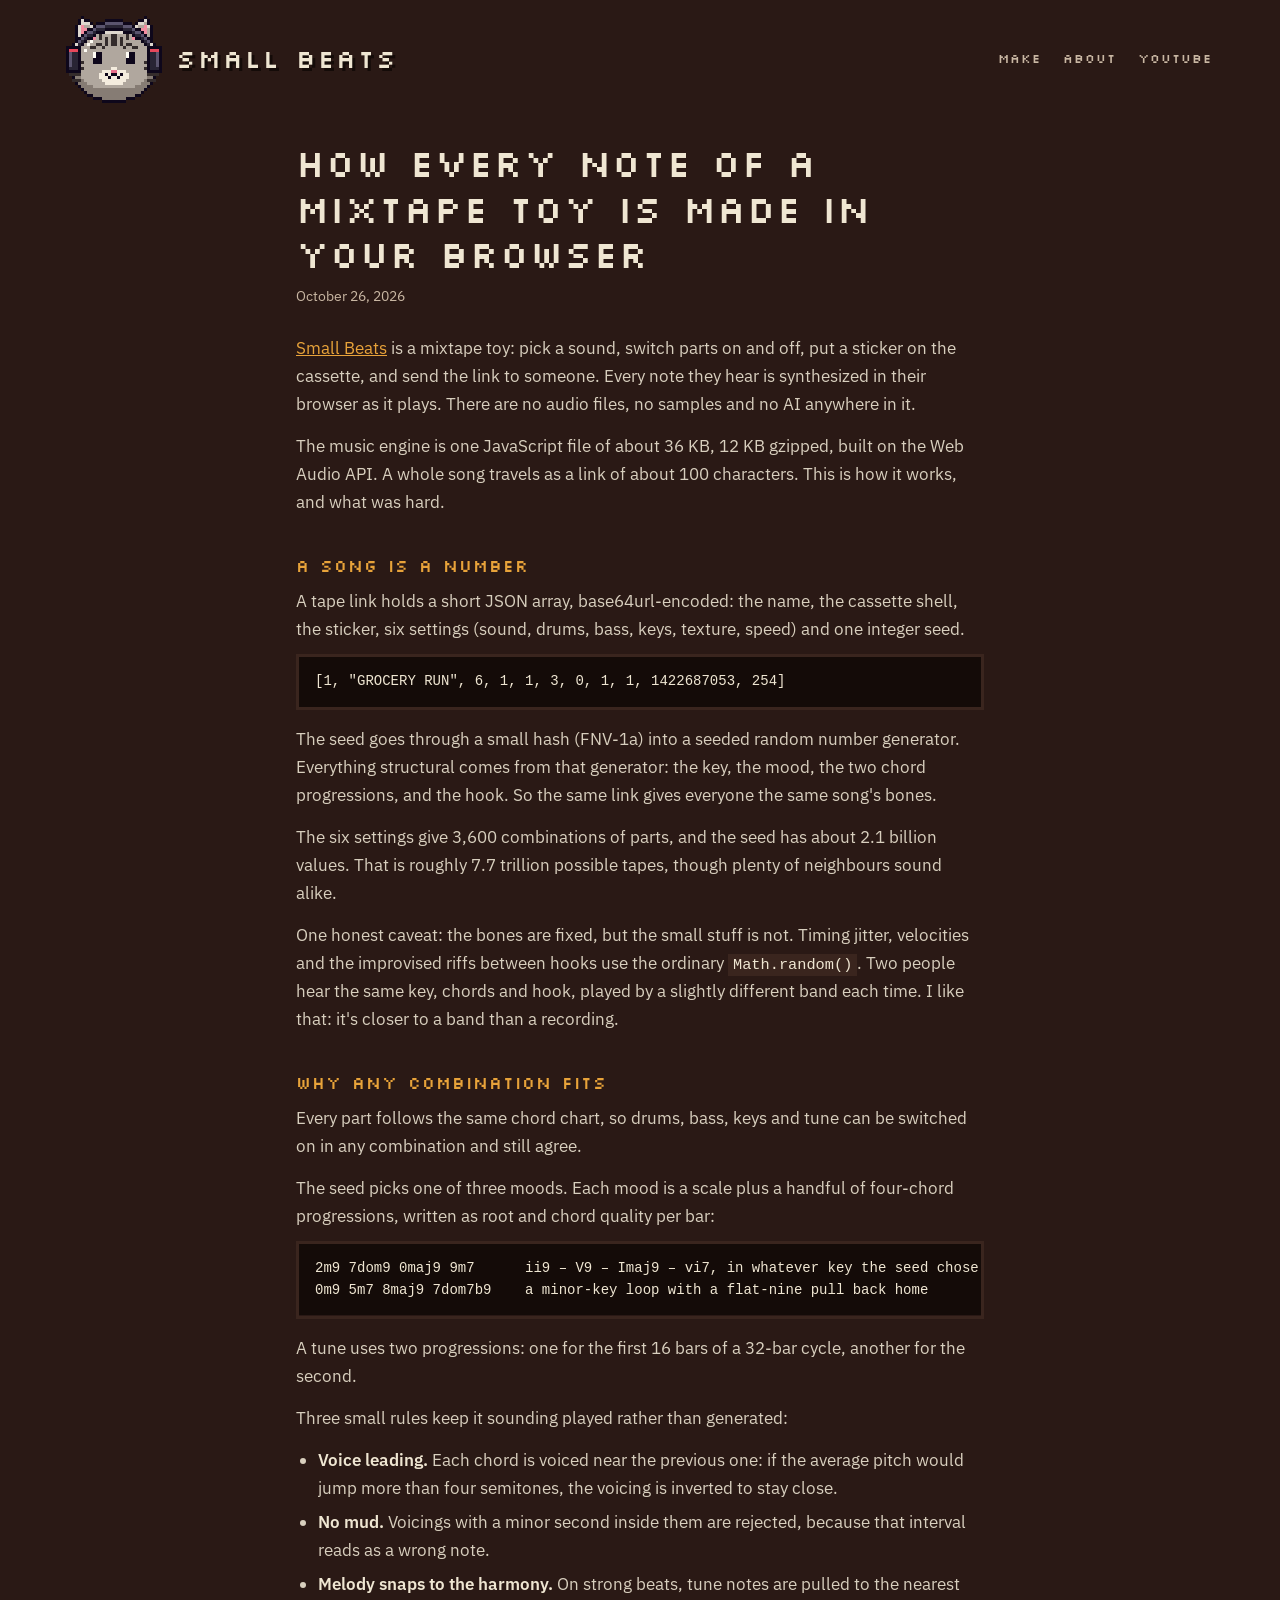
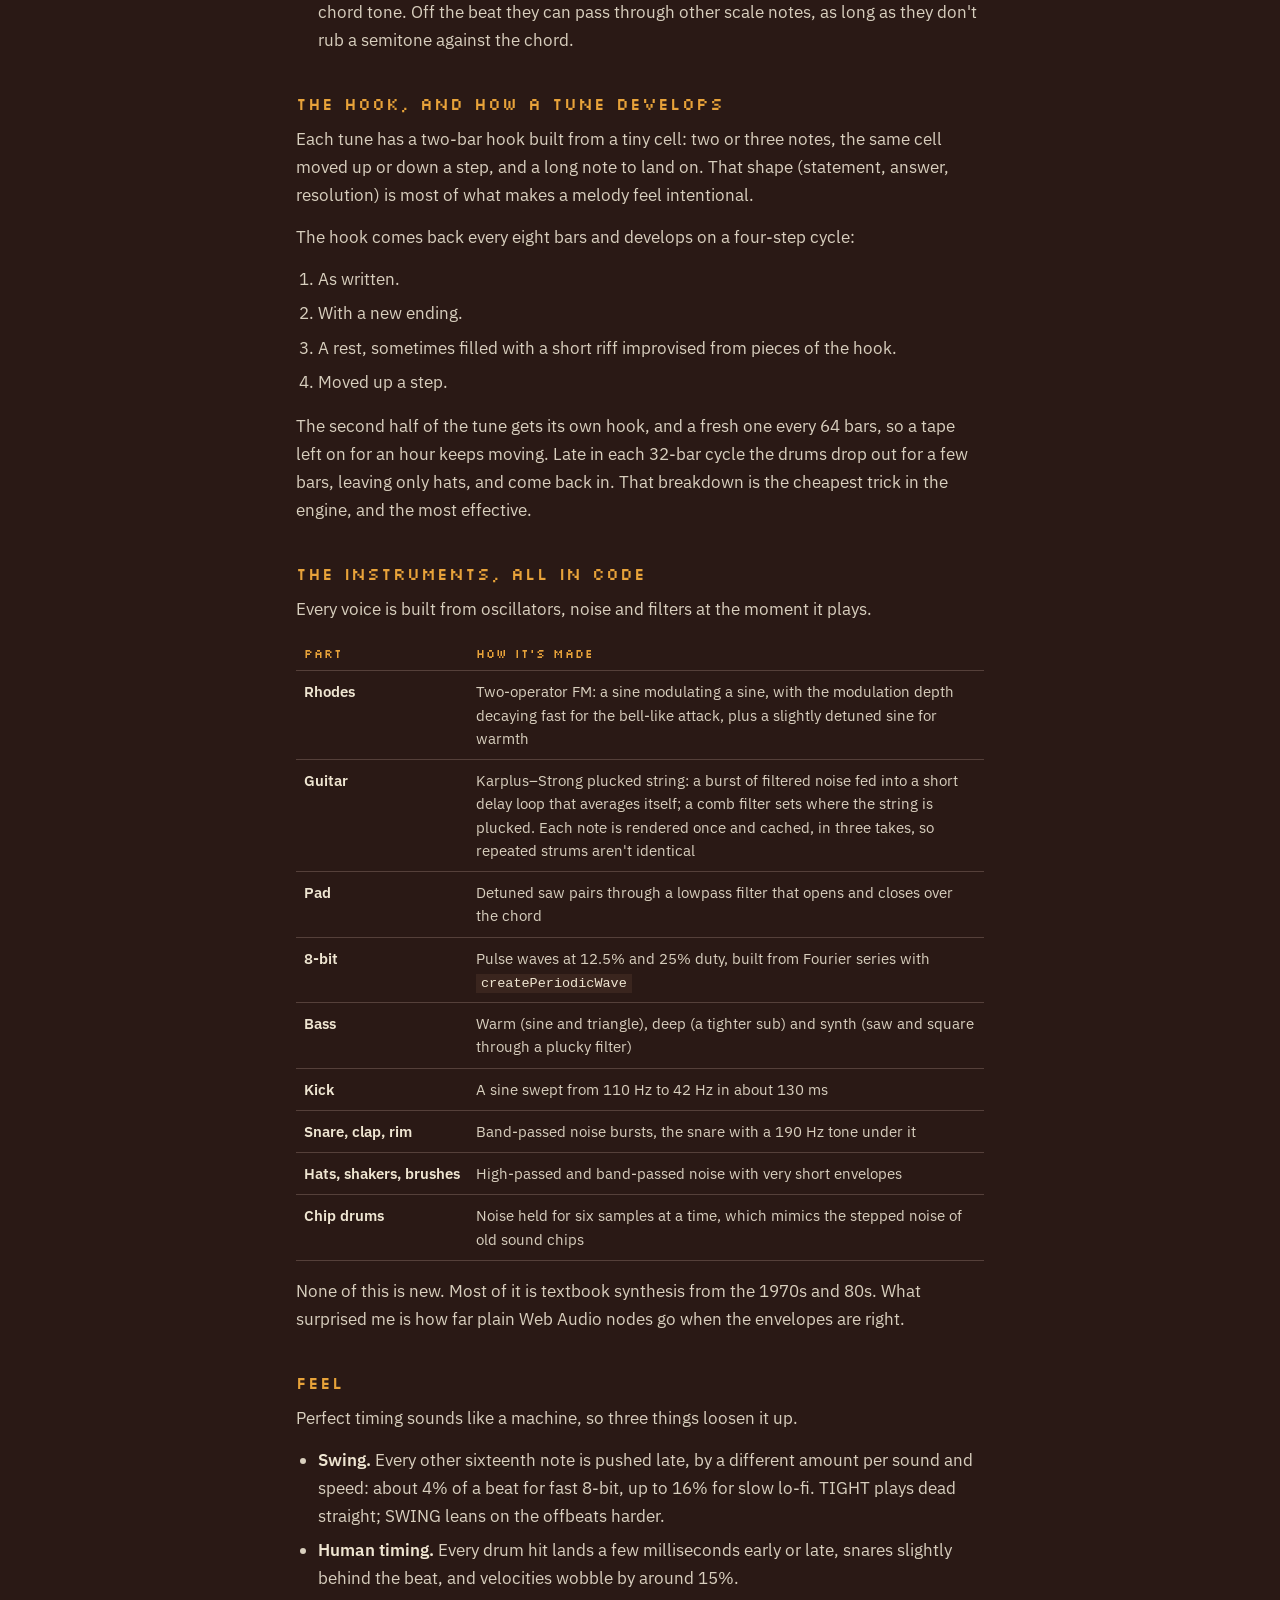
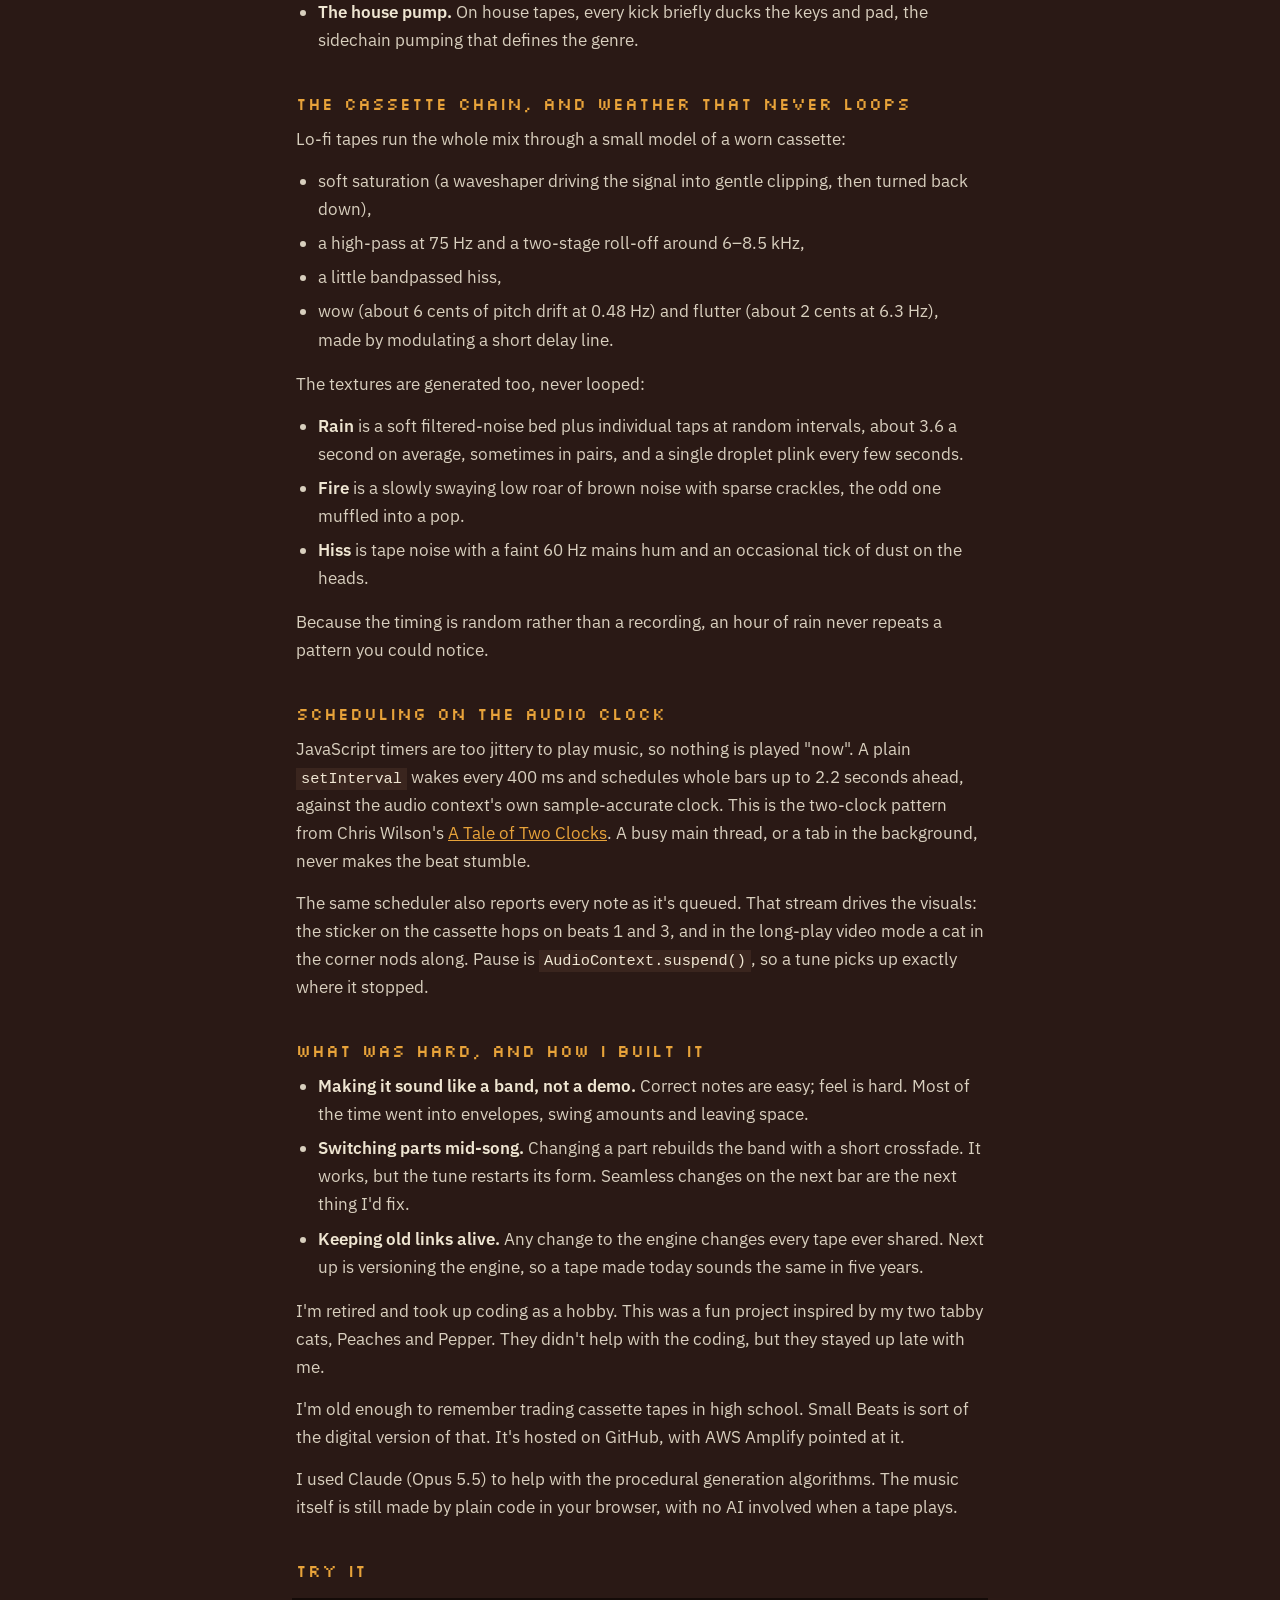
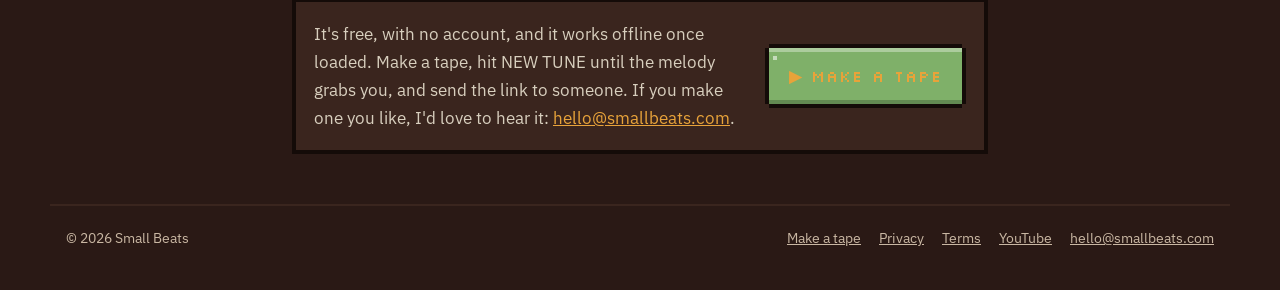
==== how-it-works/index.html @ eea79ed1 "how it works" ====
<!doctype html>
<html lang="en">
<head>
<meta charset="utf-8">
<meta name="viewport" content="width=device-width,initial-scale=1,viewport-fit=cover">
<title>How every note of a mixtape toy is made in your browser · Small Beats</title>
<meta name="description" content="No samples, no AI, about 12 KB of JavaScript: how Small Beats turns a 100-character link into a song, with FM keys, plucked strings, synthesized drums and a cassette that wobbles.">
<link rel="canonical" href="https://smallbeats.com/how-it-works/">
<meta name="theme-color" content="#2a1915">
<meta property="og:type" content="article">
<meta property="og:site_name" content="Small Beats">
<meta property="og:url" content="https://smallbeats.com/how-it-works/">
<meta property="og:title" content="How every note of a mixtape toy is made in your browser">
<meta property="og:description" content="No samples, no AI, about 12 KB of JavaScript: how a 100-character link becomes a song.">
<meta property="og:image" content="https://smallbeats.com/og.png?v=11">
<meta property="og:image:width" content="1200"><meta property="og:image:height" content="630">
<meta name="twitter:card" content="summary_large_image">
<meta name="twitter:title" content="How every note of a mixtape toy is made in your browser">
<meta name="twitter:description" content="No samples, no AI, about 12 KB of JavaScript: how a 100-character link becomes a song.">
<meta name="twitter:image" content="https://smallbeats.com/og.png?v=11">
<link rel="icon" href="../favicon.ico" sizes="any">
<link rel="icon" href="../icons/favicon-32.png" sizes="32x32" type="image/png">
<link rel="apple-touch-icon" href="../icons/apple-touch-icon.png">
<link rel="stylesheet" href="../app.css">
<script type="application/ld+json">{"@context":"https://schema.org","@type":"Article","headline":"How every note of a mixtape toy is made in your browser","datePublished":"2026-10-26","author":{"@type":"Person","name":"The maker of Small Beats"},"publisher":{"@type":"Organization","name":"Small Beats","url":"https://smallbeats.com/"},"mainEntityOfPage":"https://smallbeats.com/how-it-works/","image":"https://smallbeats.com/og.png?v=11"}</script>
<style>
  .post{max-width:720px;margin:0 auto;padding:10px var(--gut) 48px}
  .post h1{font:400 clamp(26px,4.6vw,38px)/1.2 Silk;letter-spacing:1px;margin:14px 0 8px}
  .post .meta{color:var(--muted);font-size:14px;margin:0 0 26px}
  .post h2{font:400 17px/1.35 Silk;letter-spacing:1px;color:var(--amber);margin:38px 0 10px}
  .post p,.post li{color:#d8cfbe;font-size:17px;line-height:1.65}
  .post p{margin:0 0 14px}
  .post ul,.post ol{margin:0 0 16px;padding-left:22px}
  .post li{margin:0 0 6px}
  .post b{color:var(--cream)}
  .post a{color:var(--amber)}
  .post code{font:400 .9em/1 ui-monospace,Menlo,monospace;background:#3a251e;padding:2px 5px;color:var(--cream)}
  .post pre{background:#140b08;color:#efe6d2;padding:14px 16px;overflow-x:auto;font:400 14px/1.55 ui-monospace,Menlo,monospace;box-shadow:0 0 0 3px #3a251e;margin:4px 3px 18px}
  .post pre code{background:none;padding:0;font-size:inherit}
  .post .tbl{overflow-x:auto;margin:6px 0 16px}
  .post table{border-collapse:collapse;width:100%;font-size:15px}
  .post th,.post td{text-align:left;padding:9px 8px;border-bottom:1px solid #55403a;vertical-align:top;color:#d8cfbe}
  .post th{font:400 12px/1.3 Silk;letter-spacing:1px;color:var(--amber)}
  .post td:first-child{color:var(--cream);font-weight:600;white-space:nowrap}
  .try{display:flex;flex-wrap:wrap;align-items:center;gap:14px 20px;margin:20px 0 6px;padding:18px;background:var(--panel);box-shadow:0 0 0 4px var(--line)}
  .try p{margin:0;flex:1 1 260px}
  .try .pb{text-decoration:none}
  @media (max-width:620px){.post p,.post li{font-size:16px}.post td:first-child{white-space:normal}}
</style>
</head>
<body>
<header class="top">
  <a class="brand" href="../" aria-label="Small Beats home"><picture><source media="(max-width:620px)" srcset="../icons/mark-2.png 1x, ../icons/mark-4.png 2x"><img class="brand-logo" src="../icons/mark-3.png" srcset="../icons/mark-3.png 1x, ../icons/mark-6.png 2x" alt="" width="96" height="96"></picture><span class="brand-word">SMALL BEATS</span></a>
  <nav class="nav" aria-label="Main"><a href="../#make">MAKE</a><a href="../#about">ABOUT</a><a href="https://www.youtube.com/@smallbeatsfm" target="_blank" rel="noopener">YOUTUBE</a></nav>
</header>

<main class="post">
<article>
<h1>How every note of a mixtape toy is made in your browser</h1>
<p class="meta">October 26, 2026</p>

<p><a href="../">Small Beats</a> is a mixtape toy: pick a sound, switch parts on and off, put a sticker on the cassette, and send the link to someone. Every note they hear is synthesized in their browser as it plays. There are no audio files, no samples and no AI anywhere in it.</p>
<p>The music engine is one JavaScript file of about 36 KB, 12 KB gzipped, built on the Web Audio API. A whole song travels as a link of about 100 characters. This is how it works, and what was hard.</p>

<h2>A song is a number</h2>
<p>A tape link holds a short JSON array, base64url-encoded: the name, the cassette shell, the sticker, six settings (sound, drums, bass, keys, texture, speed) and one integer seed.</p>
<pre><code>[1, "GROCERY RUN", 6, 1, 1, 3, 0, 1, 1, 1422687053, 254]</code></pre>
<p>The seed goes through a small hash (FNV-1a) into a seeded random number generator. Everything structural comes from that generator: the key, the mood, the two chord progressions, and the hook. So the same link gives everyone the same song's bones.</p>
<p>The six settings give 3,600 combinations of parts, and the seed has about 2.1 billion values. That is roughly 7.7 trillion possible tapes, though plenty of neighbours sound alike.</p>
<p>One honest caveat: the bones are fixed, but the small stuff is not. Timing jitter, velocities and the improvised riffs between hooks use the ordinary <code>Math.random()</code>. Two people hear the same key, chords and hook, played by a slightly different band each time. I like that: it's closer to a band than a recording.</p>

<h2>Why any combination fits</h2>
<p>Every part follows the same chord chart, so drums, bass, keys and tune can be switched on in any combination and still agree.</p>
<p>The seed picks one of three moods. Each mood is a scale plus a handful of four-chord progressions, written as root and chord quality per bar:</p>
<pre><code>2m9 7dom9 0maj9 9m7      ii9 – V9 – Imaj9 – vi7, in whatever key the seed chose
0m9 5m7 8maj9 7dom7b9    a minor-key loop with a flat-nine pull back home</code></pre>
<p>A tune uses two progressions: one for the first 16 bars of a 32-bar cycle, another for the second.</p>
<p>Three small rules keep it sounding played rather than generated:</p>
<ul>
  <li><b>Voice leading.</b> Each chord is voiced near the previous one: if the average pitch would jump more than four semitones, the voicing is inverted to stay close.</li>
  <li><b>No mud.</b> Voicings with a minor second inside them are rejected, because that interval reads as a wrong note.</li>
  <li><b>Melody snaps to the harmony.</b> On strong beats, tune notes are pulled to the nearest chord tone. Off the beat they can pass through other scale notes, as long as they don't rub a semitone against the chord.</li>
</ul>

<h2>The hook, and how a tune develops</h2>
<p>Each tune has a two-bar hook built from a tiny cell: two or three notes, the same cell moved up or down a step, and a long note to land on. That shape (statement, answer, resolution) is most of what makes a melody feel intentional.</p>
<p>The hook comes back every eight bars and develops on a four-step cycle:</p>
<ol>
  <li>As written.</li>
  <li>With a new ending.</li>
  <li>A rest, sometimes filled with a short riff improvised from pieces of the hook.</li>
  <li>Moved up a step.</li>
</ol>
<p>The second half of the tune gets its own hook, and a fresh one every 64 bars, so a tape left on for an hour keeps moving. Late in each 32-bar cycle the drums drop out for a few bars, leaving only hats, and come back in. That breakdown is the cheapest trick in the engine, and the most effective.</p>

<h2>The instruments, all in code</h2>
<p>Every voice is built from oscillators, noise and filters at the moment it plays.</p>
<div class="tbl"><table>
  <thead><tr><th>Part</th><th>How it's made</th></tr></thead>
  <tbody>
    <tr><td>Rhodes</td><td>Two-operator FM: a sine modulating a sine, with the modulation depth decaying fast for the bell-like attack, plus a slightly detuned sine for warmth</td></tr>
    <tr><td>Guitar</td><td>Karplus–Strong plucked string: a burst of filtered noise fed into a short delay loop that averages itself; a comb filter sets where the string is plucked. Each note is rendered once and cached, in three takes, so repeated strums aren't identical</td></tr>
    <tr><td>Pad</td><td>Detuned saw pairs through a lowpass filter that opens and closes over the chord</td></tr>
    <tr><td>8-bit</td><td>Pulse waves at 12.5% and 25% duty, built from Fourier series with <code>createPeriodicWave</code></td></tr>
    <tr><td>Bass</td><td>Warm (sine and triangle), deep (a tighter sub) and synth (saw and square through a plucky filter)</td></tr>
    <tr><td>Kick</td><td>A sine swept from 110 Hz to 42 Hz in about 130 ms</td></tr>
    <tr><td>Snare, clap, rim</td><td>Band-passed noise bursts, the snare with a 190 Hz tone under it</td></tr>
    <tr><td>Hats, shakers, brushes</td><td>High-passed and band-passed noise with very short envelopes</td></tr>
    <tr><td>Chip drums</td><td>Noise held for six samples at a time, which mimics the stepped noise of old sound chips</td></tr>
  </tbody>
</table></div>
<p>None of this is new. Most of it is textbook synthesis from the 1970s and 80s. What surprised me is how far plain Web Audio nodes go when the envelopes are right.</p>

<h2>Feel</h2>
<p>Perfect timing sounds like a machine, so three things loosen it up.</p>
<ul>
  <li><b>Swing.</b> Every other sixteenth note is pushed late, by a different amount per sound and speed: about 4% of a beat for fast 8-bit, up to 16% for slow lo-fi. TIGHT plays dead straight; SWING leans on the offbeats harder.</li>
  <li><b>Human timing.</b> Every drum hit lands a few milliseconds early or late, snares slightly behind the beat, and velocities wobble by around 15%.</li>
  <li><b>The house pump.</b> On house tapes, every kick briefly ducks the keys and pad, the sidechain pumping that defines the genre.</li>
</ul>

<h2>The cassette chain, and weather that never loops</h2>
<p>Lo-fi tapes run the whole mix through a small model of a worn cassette:</p>
<ul>
  <li>soft saturation (a waveshaper driving the signal into gentle clipping, then turned back down),</li>
  <li>a high-pass at 75 Hz and a two-stage roll-off around 6–8.5 kHz,</li>
  <li>a little bandpassed hiss,</li>
  <li>wow (about 6 cents of pitch drift at 0.48 Hz) and flutter (about 2 cents at 6.3 Hz), made by modulating a short delay line.</li>
</ul>
<p>The textures are generated too, never looped:</p>
<ul>
  <li><b>Rain</b> is a soft filtered-noise bed plus individual taps at random intervals, about 3.6 a second on average, sometimes in pairs, and a single droplet plink every few seconds.</li>
  <li><b>Fire</b> is a slowly swaying low roar of brown noise with sparse crackles, the odd one muffled into a pop.</li>
  <li><b>Hiss</b> is tape noise with a faint 60 Hz mains hum and an occasional tick of dust on the heads.</li>
</ul>
<p>Because the timing is random rather than a recording, an hour of rain never repeats a pattern you could notice.</p>

<h2>Scheduling on the audio clock</h2>
<p>JavaScript timers are too jittery to play music, so nothing is played "now". A plain <code>setInterval</code> wakes every 400 ms and schedules whole bars up to 2.2 seconds ahead, against the audio context's own sample-accurate clock. This is the two-clock pattern from Chris Wilson's <a href="https://web.dev/articles/audio-scheduling" target="_blank" rel="noopener">A Tale of Two Clocks</a>. A busy main thread, or a tab in the background, never makes the beat stumble.</p>
<p>The same scheduler also reports every note as it's queued. That stream drives the visuals: the sticker on the cassette hops on beats 1 and 3, and in the long-play video mode a cat in the corner nods along. Pause is <code>AudioContext.suspend()</code>, so a tune picks up exactly where it stopped.</p>

<h2>What was hard, and how I built it</h2>
<ul>
  <li><b>Making it sound like a band, not a demo.</b> Correct notes are easy; feel is hard. Most of the time went into envelopes, swing amounts and leaving space.</li>
  <li><b>Switching parts mid-song.</b> Changing a part rebuilds the band with a short crossfade. It works, but the tune restarts its form. Seamless changes on the next bar are the next thing I'd fix.</li>
  <li><b>Keeping old links alive.</b> Any change to the engine changes every tape ever shared. Next up is versioning the engine, so a tape made today sounds the same in five years.</li>
</ul>
<p>I'm retired and took up coding as a hobby. This was a fun project inspired by my two tabby cats, Peaches and Pepper. They didn't help with the coding, but they stayed up late with me.</p>
<p>I'm old enough to remember trading cassette tapes in high school. Small Beats is sort of the digital version of that. It's hosted on GitHub, with AWS Amplify pointed at it.</p>
<p>I used Claude (Opus 5.5) to help with the procedural generation algorithms. The music itself is still made by plain code in your browser, with no AI involved when a tape plays.</p>

<h2>Try it</h2>
<div class="try">
  <p>It's free, with no account, and it works offline once loaded. Make a tape, hit NEW TUNE until the melody grabs you, and send the link to someone. If you make one you like, I'd love to hear it: <a href="mailto:hello@smallbeats.com">hello@smallbeats.com</a>.</p>
  <a class="pb pb-big" href="../" style="--c:var(--green)">▶ MAKE A TAPE</a>
</div>
</article>
</main>

<footer class="foot">
  <p>© 2026 Small Beats</p>
  <nav aria-label="Footer"><a href="../">Make a tape</a><a href="../privacy.html">Privacy</a><a href="../terms.html">Terms</a><a href="https://www.youtube.com/@smallbeatsfm" target="_blank" rel="noopener">YouTube</a><a href="mailto:hello@smallbeats.com">hello@smallbeats.com</a></nav>
</footer>
<script src="../analytics.js" defer></script>
</body>
</html>
---- app.css ----
/* Small Beats · styles. Two kinds of pixel on purpose: square pixels are the illustration (stickers, the cassette,
   the keys), round dots are the machine (the display, the counter). Always dark. Colour comes mostly from the stickers. */
@font-face{font-family:Silk;src:url(fonts/silkscreen-400.woff2) format('woff2');font-weight:100 900;font-display:swap} /* the regular cut at every weight: its bold turns W and M into blobs */
@font-face{font-family:Doto;src:url(fonts/doto-900.woff2) format('woff2');font-weight:900;font-display:swap}
@font-face{font-family:Plex;src:url(fonts/plex-400.woff2) format('woff2');font-weight:400;font-display:swap}
@font-face{font-family:Plex;src:url(fonts/plex-600.woff2) format('woff2');font-weight:600;font-display:swap}

:root{
  color-scheme:dark;
  --bg:#2a1915;--panel:#3a251e;--panel2:#452e26;--key:#55403a;--line:#140b08;
  --cream:#efe6d2;--muted:#c9b7a3;--ink:#17140f;
  --amber:#e8a33a;--orange:#d9733a;--yellow:#f0c94a;--teal:#3fa79a;--blue:#6a9ad1;--purple:#9a82c2;--red:#d0604f;--green:#7fb069;--paper:#d9cfbb;
  --px:4px; /* one "pixel" of the hardware */
  --gut:16px;
}
*{box-sizing:border-box}
html{scroll-behavior:smooth;-webkit-text-size-adjust:100%}
body{margin:0;background:var(--bg);color:var(--cream);font:400 16px/1.55 Plex,system-ui,sans-serif;overflow-x:hidden}
a{color:var(--amber)}
.skip{position:absolute;left:-999px;top:8px;background:var(--cream);color:var(--ink);padding:8px 12px;z-index:9}
.skip:focus{left:8px}
:focus-visible{outline:3px solid var(--yellow);outline-offset:3px}
[hidden]{display:none!important}

/* ---- header ---- */
.top{display:flex;align-items:center;justify-content:space-between;gap:4px 12px;max-width:1180px;margin:0 auto;padding:10px var(--gut);flex-wrap:wrap}
.brand{display:flex;align-items:center;gap:14px;color:var(--cream);text-decoration:none}
.brand-logo{display:block;width:96px;height:96px;image-rendering:pixelated} /* the Small Beats cat: a grey tabby in headphones, at whole-pixel sizes */
.brand-word{font:400 26px/1 Silk;letter-spacing:2px;white-space:nowrap;text-shadow:3px 3px 0 var(--line)}
@media (max-width:620px){.brand{gap:8px}.brand-logo{width:64px;height:64px}.brand-word{font-size:15px;letter-spacing:1px;text-shadow:2px 2px 0 var(--line)}}
.nav{display:flex;gap:4px 18px;flex-wrap:wrap}
.nav a{color:var(--muted);text-decoration:none;font:700 13px/1 Silk;letter-spacing:1px;padding:10px 2px}
.nav a:hover{color:var(--cream)}
.nav-n{display:inline-block;margin-left:6px;padding:2px 5px;background:var(--amber);color:var(--ink);font:700 10px/1 Silk}

/* ---- hero ---- */
.hero{max-width:1180px;margin:0 auto;padding:4px var(--gut) 14px;display:flex;flex-wrap:wrap;align-items:baseline;gap:4px 20px}
.hero h1{font:700 clamp(22px,4vw,36px)/1.1 Silk;margin:0;letter-spacing:.5px}
.lede{margin:0;color:var(--muted);font-size:clamp(16px,2.2vw,19px)}

/* ---- pixel buttons: a hard dark outline with notched corners, a lit top edge, a shaded bottom (after the sticker pack) ---- */
.pb{--c:var(--key);--t:var(--ink);position:relative;display:inline-flex;align-items:center;justify-content:center;gap:8px;min-height:48px;min-width:48px;padding:0 16px;margin:var(--px);
  border:0;border-radius:0;background:var(--c);color:var(--t);font:700 14px/1 Silk;letter-spacing:1px;text-transform:uppercase;cursor:pointer;-webkit-tap-highlight-color:transparent;user-select:none;
  box-shadow:0 calc(-1*var(--px)) 0 0 var(--line),0 var(--px) 0 0 var(--line),calc(-1*var(--px)) 0 0 0 var(--line),var(--px) 0 0 0 var(--line),
    inset 0 var(--px) 0 0 rgba(255,255,255,.35),inset 0 calc(-1*var(--px)) 0 0 rgba(0,0,0,.22);transition:transform .06s,filter .1s}
.pb::after{content:"";position:absolute;left:var(--px);top:calc(2*var(--px));width:var(--px);height:var(--px);background:rgba(255,255,255,.55)} /* the little glint */
.pb:hover{filter:brightness(1.07)}
.pb:active{transform:translateY(2px)}
.pb:disabled{cursor:default;filter:saturate(.3) brightness(.7)}
.pb-big{min-height:56px;font-size:16px;padding:0 20px}
.pb-sm{min-height:44px;font-size:12px;padding:0 12px}
.pb-tune{min-height:60px;font-size:18px;padding:0 26px}

/* keys on the machine: unlit is a dark key with light lettering; lit is the colour, full stop */
.key{--c:var(--key);--t:var(--cream);--on:var(--amber)}
.key::after{background:rgba(255,255,255,.12)}
.key[aria-pressed=true]{--c:var(--on);--t:var(--ink)}
.key[aria-pressed=true]::after{background:rgba(255,255,255,.6)}
.key[aria-pressed=true]{filter:drop-shadow(0 0 10px color-mix(in srgb,var(--on) 45%,transparent))}

/* ---- the machine ---- */
.deck{max-width:1180px;margin:0 auto;padding:0 var(--gut) 28px;display:grid;grid-template-columns:minmax(0,1fr);gap:28px}
@media (min-width:980px){.deck{grid-template-columns:minmax(0,1.05fr) minmax(0,1fr);align-items:start}}
.machine{position:relative;background:var(--panel);padding:22px 18px 16px;
  box-shadow:0 -4px 0 0 var(--line),0 4px 0 0 var(--line),-4px 0 0 0 var(--line),4px 0 0 0 var(--line),inset 0 4px 0 0 rgba(255,255,255,.07),inset 0 -6px 0 0 rgba(0,0,0,.3)}
.screw{position:absolute;width:8px;height:8px;background:#6b5348;box-shadow:inset 2px 2px 0 rgba(255,255,255,.18),inset -2px -2px 0 rgba(0,0,0,.4)}
.s1{left:8px;top:8px}.s2{right:8px;top:8px}.s3{left:8px;bottom:8px}.s4{right:8px;bottom:8px}
.deck-print{display:flex;justify-content:space-between;gap:10px;margin:14px 0 0;font:700 10px/1 Silk;letter-spacing:1.5px;color:#8a7366}
.step{margin-top:16px}
.step-h{margin:0 0 10px;font:700 13px/1 Silk;letter-spacing:1.5px;color:var(--muted);display:flex;align-items:center;gap:10px}
.step-h b{display:inline-grid;place-items:center;width:22px;height:22px;background:var(--cream);color:var(--ink);font-size:12px}
.hint{margin:8px 0 0;color:var(--muted);font-size:14px}

/* the display: round dots, like the machine's own readout */
.readout{display:flex;gap:16px;align-items:stretch}
.play{flex:0 0 auto;width:104px;min-height:84px;display:flex;flex-direction:column;align-items:center;justify-content:center;gap:10px;font:400 15px/1 Silk;letter-spacing:1.5px;color:var(--ink);border:0;cursor:pointer;background:var(--green);position:relative;margin:4px;
  box-shadow:0 -4px 0 0 var(--line),0 4px 0 0 var(--line),-4px 0 0 0 var(--line),4px 0 0 0 var(--line),inset 0 4px 0 0 rgba(255,255,255,.35),inset 0 -4px 0 0 rgba(0,0,0,.22)}
.play:active{transform:translateY(2px)}
.play-i{display:block;width:0;height:0;border-left:22px solid var(--ink);border-top:13px solid transparent;border-bottom:13px solid transparent;margin-left:6px}
.play[aria-pressed=true]{background:var(--amber)}
.play[aria-pressed=true] .play-i{border:0;width:22px;height:24px;margin:0;background:linear-gradient(90deg,var(--ink) 0 8px,transparent 8px 14px,var(--ink) 14px)}
.vfd{flex:1;min-width:0;background:#0b0c0a;padding:10px 14px;margin:4px;box-shadow:0 0 0 4px var(--line),inset 0 0 24px rgba(0,0,0,.8);font:900 15px/1.1 Doto,monospace;color:#55d6c2;text-shadow:0 0 6px rgba(85,214,194,.6);overflow:hidden}
.vfd-top{display:flex;justify-content:space-between;color:var(--amber);text-shadow:0 0 6px rgba(232,163,58,.6)}
.vfd-name{font-size:clamp(22px,4vw,30px);margin:6px 0 4px;white-space:nowrap;overflow:hidden;text-overflow:ellipsis;letter-spacing:1px}
.vu{display:block;width:100%;height:18px;image-rendering:pixelated}

.starts{display:grid;grid-template-columns:repeat(5,minmax(0,1fr));gap:12px}
.starts .pb{margin:4px;width:calc(100% - 8px);min-width:0;padding:0 4px}
.layers{display:grid;gap:8px}
.layer{display:grid;grid-template-columns:112px 1fr;align-items:center;gap:8px}
.layer-name{font:700 12px/1.2 Silk;letter-spacing:1.5px;color:var(--muted)}
.layer-keys{display:grid;grid-template-columns:repeat(4,minmax(0,1fr));gap:10px 12px}
.layer-keys .pb{width:calc(100% - 8px);min-width:0;padding:0 6px}
@media (max-width:620px){.starts{grid-template-columns:repeat(3,minmax(0,1fr))}}
@media (max-width:520px){.layer{grid-template-columns:1fr}.layer-keys{gap:10px 8px}.layer-keys .pb{font-size:12px;letter-spacing:.5px;padding:0 2px}}
.step-tune{display:flex;align-items:center;gap:14px;flex-wrap:wrap}
.step-tune .hint{margin:0}

/* ---- the tape side: one bench where the tape gets made ---- */
.tapeside{min-width:0}
.bench{position:relative;background:#3a251e;padding:22px 18px 18px;box-shadow:0 -4px 0 0 var(--line),0 4px 0 0 var(--line),-4px 0 0 0 var(--line),4px 0 0 0 var(--line),inset 0 4px 0 0 rgba(255,255,255,.07),inset 0 -6px 0 0 rgba(0,0,0,.3)}
.bench .step:first-of-type{margin-top:6px}
.linkbox{width:calc(100% - 8px);font:400 14px/1.3 ui-monospace,Menlo,monospace;color:var(--ink);background:var(--cream);border:0;padding:10px;margin:10px 4px 0;box-shadow:0 0 0 4px var(--line)}
.cass-wrap{display:flex;justify-content:center}
.quick{display:grid;grid-template-columns:repeat(8,1fr);gap:8px}

.sbtn{position:relative;aspect-ratio:1;min-height:56px;overflow:hidden;border:0;padding:0;cursor:pointer;background:var(--panel2);display:grid;place-items:center;
  box-shadow:0 0 0 2px var(--line);-webkit-tap-highlight-color:transparent}
.sbtn:hover{background:#523a31}
.sbtn[aria-pressed=true]{background:var(--cream);box-shadow:0 0 0 2px var(--line),0 0 0 6px var(--amber)}
.linkish{background:none;border:0;color:var(--amber);font:700 13px/1 Silk;letter-spacing:1px;padding:14px 0;cursor:pointer;text-decoration:underline;text-underline-offset:4px}
.namebox{display:flex;gap:8px;align-items:center}
.namebox input,.from input,.sent input{flex:1;min-width:0;font:700 18px/1.2 Silk;letter-spacing:1px;text-transform:uppercase;color:var(--ink);background:var(--cream);border:0;padding:12px 12px;margin:4px;
  box-shadow:0 0 0 4px var(--line),inset 0 4px 0 rgba(0,0,0,.12)}
.namebox.from{margin-top:14px;padding-right:60px}
.namebox.from input{font:400 16px/1.2 Plex;text-transform:none;letter-spacing:0;padding:11px 12px}
.namebox input::placeholder{color:#9c8676;opacity:1}
.row-btns{display:flex;flex-wrap:wrap;gap:12px 14px;align-items:center}
.rec{width:10px;height:10px;background:#5c1d16;display:inline-block}
.dirty .rec{background:#ff3b2a;box-shadow:0 0 8px #ff3b2a}
.sent{margin-top:14px}
.sent input{font:400 14px/1.3 ui-monospace,Menlo,monospace;text-transform:none;letter-spacing:0;width:calc(100% - 8px)}
.note{margin:6px 0 0;color:var(--muted);font-size:14px;min-height:1.4em}

.shells{margin-top:2px}
.shells .step-h{margin-bottom:8px}
.shell-name{color:var(--cream);letter-spacing:1px}
.shell-row{display:flex;gap:10px;overflow-x:auto;padding:6px 4px 10px;scrollbar-width:thin}
.shell{flex:0 0 auto;width:64px;padding:3px;border:0;background:transparent;cursor:pointer;box-shadow:0 0 0 2px transparent}
.shell svg{display:block;width:100%;height:auto}
.shell:hover{background:rgba(255,255,255,.08)}
.shell[aria-pressed=true]{box-shadow:0 0 0 3px var(--amber);background:rgba(232,163,58,.15)}
@media (min-width:980px){.shell-row{flex-wrap:wrap;overflow:visible}.shell{width:56px}}

/* ---- stickers: square pixels, integer scale only ---- */
.stk{display:block;width:32px;height:32px;background-image:url(stickers.png?v=6);background-repeat:no-repeat;image-rendering:pixelated;image-rendering:crisp-edges;flex:0 0 auto}
.stuck{filter:drop-shadow(2px 0 0 #fbf6ea) drop-shadow(-2px 0 0 #fbf6ea) drop-shadow(0 2px 0 #fbf6ea) drop-shadow(0 -2px 0 #fbf6ea) drop-shadow(2px 3px 0 rgba(0,0,0,.25))} /* die-cut edge */

/* ---- the cassette: pixel art, with the sticker in the window ---- */
.cass{position:relative;width:min(100%,460px);margin:6px auto 18px;text-align:left;container-type:inline-size}
.cass .stk.slap{animation:slap .32s steps(4,end)}
@keyframes slap{0%{transform:scale(1.5) rotate(-10deg)}60%{transform:scale(.92) rotate(2deg)}100%{transform:none}}
.cass-svg svg{display:block;width:100%;height:auto;filter:drop-shadow(0 6px 0 rgba(0,0,0,.4))}
.cass .stk{position:absolute;left:0;top:0} /* placed and sized in whole pixels by the script */
.cass.pop{animation:pop .5s ease-out}
@keyframes pop{30%{transform:translateY(-6px)}}
@media (prefers-reduced-motion:reduce){.cass.pop,.cass .stk.slap{animation:none}}

/* ---- a tape somebody sent you ---- */
.shared-tape{max-width:640px;margin:8px auto 20px;padding:22px var(--gut);text-align:center;display:flex;flex-direction:column;align-items:center}
.kick{font:700 14px/1 Silk;letter-spacing:2px;color:var(--amber);margin:0 0 8px}
.shared-cass{width:100%;display:flex;justify-content:center}
.shared-by{margin:0 0 14px;color:var(--muted)}
.shared-tape .row-btns{justify-content:center}

/* ---- your tapes ---- */
.shelf,.about{max-width:1180px;margin:0 auto;padding:28px var(--gut)}
.shelf h2,.about h2{font:700 22px/1 Silk;letter-spacing:1px;margin:0 0 14px}
.shelf-row{display:grid;grid-template-columns:repeat(auto-fill,minmax(330px,1fr));gap:22px 28px}
.shelf-item{position:relative;display:flex;flex-direction:column;align-items:center}
.shelf-item .cass{width:100%;margin:8px 8px 14px}
.shelf-item .row-btns{justify-content:center;gap:8px 10px}
.shelf-item .pb{min-height:44px;font-size:12px;padding:0 10px}
.about-cols{display:grid;gap:10px 36px;grid-template-columns:repeat(auto-fit,minmax(260px,1fr))}
.about h3{font:700 14px/1.3 Silk;letter-spacing:1px;color:var(--amber);margin:12px 0 6px}
.about p{margin:0 0 12px;color:#d8cfbe;max-width:60ch}
.how{margin:0 0 12px;padding:0;list-style:none;color:#d8cfbe;max-width:60ch}
.how li{margin:0 0 10px;padding-left:16px;position:relative}
.how li::before{content:"";position:absolute;left:0;top:.62em;width:6px;height:6px;background:var(--amber)}
.how b{color:var(--cream)}
.specs{font:400 11px/1.6 Silk!important;letter-spacing:1px;color:var(--muted)!important}
.about-more{margin-top:26px;padding-top:18px;border-top:2px dashed #4a332b;grid-template-columns:repeat(auto-fit,minmax(320px,1fr))}
.faq details{border-bottom:2px solid #3a251e}
.faq summary{cursor:pointer;padding:12px 4px;color:var(--cream);font-weight:600;list-style:none;display:flex;justify-content:space-between;gap:12px}
.faq summary::-webkit-details-marker{display:none}
.faq summary::after{content:"+";font:400 16px/1 Silk;color:var(--amber)}
.faq details[open] summary::after{content:"–"}
.faq details p{margin:0 4px 14px}
.new dl{margin:0}.new dt{font:400 11px/1.4 Silk;letter-spacing:1px;color:var(--amber);margin:12px 0 4px}.new dd{margin:0;color:#d8cfbe;max-width:60ch}
.foot{max-width:1180px;margin:0 auto;padding:22px var(--gut) 40px;display:flex;flex-wrap:wrap;justify-content:space-between;gap:10px;color:var(--muted);font-size:14px;border-top:2px solid #3a251e}
.foot nav{display:flex;gap:6px 18px;flex-wrap:wrap}
.foot a{color:var(--muted)}
.foot p{margin:0}
.foot{align-items:center}
.ph-badge{display:block;line-height:0}.ph-badge img{display:block;width:250px;height:54px}

/* ---- all stickers: a tray that slides up; the tape stays where it is ---- */
.drawer{position:fixed;inset:0;z-index:20}
.drawer-scrim{position:absolute;inset:0;background:rgba(0,0,0,.5)}
.drawer-panel{position:absolute;left:0;right:0;bottom:0;max-height:78vh;display:flex;flex-direction:column;background:var(--panel);padding:14px var(--gut) calc(14px + env(safe-area-inset-bottom));
  box-shadow:0 -4px 0 0 var(--line),inset 0 4px 0 rgba(255,255,255,.07);animation:up .18s ease-out}
@media (min-width:900px){.drawer-panel{left:50%;width:860px;margin-left:-430px}}
@keyframes up{from{transform:translateY(30px);opacity:.4}}
.drawer-head{display:flex;justify-content:space-between;align-items:center}
.drawer-head .step-h{margin:0}
.sticker-tabs{display:flex;gap:8px;overflow-x:auto;padding:12px 4px 10px;scrollbar-width:thin}
.sticker-tab{flex:0 0 auto;border:0;background:var(--key);color:var(--cream);font:700 11px/1 Silk;letter-spacing:1px;padding:10px 12px;cursor:pointer;box-shadow:0 0 0 2px var(--line)}
.sticker-tab[aria-selected=true]{background:var(--amber);color:var(--ink)}
.grid{display:grid;grid-template-columns:repeat(auto-fill,minmax(76px,1fr));grid-auto-rows:76px;gap:8px;overflow-y:auto;padding:6px 6px 8px;min-height:0}
.grid .sbtn{aspect-ratio:auto;height:76px}
.grid[data-cat=cats]{grid-template-columns:repeat(auto-fill,minmax(76px,1fr))}
@media (min-width:700px){.grid[data-cat=cats]{grid-template-columns:repeat(8,76px)}} /* four faces per coat: two coats a row */

/* ---- broadcast: just the tape, for recordings ---- */
.broadcast body{background:#1c100d}
.broadcast .top,.broadcast .hero,.broadcast .machine,.broadcast .tapeside .step,.broadcast .namebar,.broadcast .savebar,.broadcast .stickers,.broadcast .shells,.broadcast .bench-h,.broadcast .bench .screw,.broadcast .shelf,.broadcast .about,.broadcast .foot,.broadcast .shared-tape,.broadcast .skip{display:none!important}
.broadcast .deck{min-height:100vh;display:flex;align-items:center;justify-content:center;padding:0}
.broadcast .bench{background:none;box-shadow:none;padding:0}
/* long play: the tape, a dot-matrix equalizer under it, the cat in the corner, credits in the top corners */
.broadcast body{background:#24150f}
.broadcast .deck{display:flex!important;position:relative;z-index:1;transform:translate(var(--bx,0),var(--by,0));transition:transform 4s ease-in-out}
.broadcast .tapeside{display:block!important;width:min(52vw,92vh);margin-top:-6vh}
.broadcast .cass{width:100%;margin:0}
.broadcast .cass-wrap{display:block!important;width:100%;margin:0}
.broadcast .cass-svg svg{filter:drop-shadow(.9vmin 1.2vmin 0 rgba(0,0,0,.35))}
.bc-sky{position:fixed;left:0;top:0;width:100vw;height:100vh;z-index:0;pointer-events:none;image-rendering:pixelated}
.bc-grain{position:fixed;inset:0;z-index:0;pointer-events:none;image-rendering:pixelated;opacity:.55}
.bc-vig{position:fixed;inset:0;z-index:3;pointer-events:none;background:radial-gradient(ellipse at 50% 45%,rgba(0,0,0,0) 45%,rgba(8,4,2,.55) 100%)}
.bc-eq{display:block;width:100%;aspect-ratio:56/9.6;margin-top:4.5%}
.bc-tag,.bc-next,.bc-ask{position:fixed;z-index:4;margin:0;max-width:46vw;font:400 2.2vmin/1.3 Silk;letter-spacing:.35vmin;opacity:0;transform:translate(var(--bx,0),var(--by,0))}
.bc-tag{left:4.5vmin;top:4.5vmin;color:#c9b7a3}
.bc-ask{left:4.5vmin;top:calc(4.5vmin + 4vmin);color:#e8a33a}
.bc-next{right:4.5vmin;top:4.5vmin;text-align:right;color:#e8a33a}
.bc-tag.in,.bc-next.in,.bc-ask.in{animation:bcIn 1.6s ease-out forwards}
.bc-tag.out,.bc-next.out,.bc-ask.out{animation:bcOut 1.6s ease-in forwards}
.bc-brand{position:fixed;z-index:4;left:4.5vmin;bottom:4.5vmin;display:flex;align-items:center;gap:2.2vmin;transform:translate(var(--bx,0),var(--by,0))}
.bc-brand .stk{position:relative}
.bc-brand b{display:block;font:400 3.1vmin/1 Silk;letter-spacing:.5vmin;color:#efe6d2;font-weight:400}
.bc-brand small{display:block;margin-top:1.3vmin;font:400 1.9vmin/1 Silk;letter-spacing:.4vmin;color:#9c8676}
@media (orientation:portrait){
  .broadcast .tapeside{width:88vw;margin-top:-26vh}
  .bc-eq{aspect-ratio:56/19}
  .bc-tag,.bc-next,.bc-ask{max-width:88vw;font-size:2.4vmin}
  .bc-next{right:auto;left:4.5vmin;text-align:left;top:calc(4.5vmin + 4.4vmin)}.bc-ask{top:calc(4.5vmin + 8.8vmin)}
  .bc-brand{bottom:auto;top:66vh}.bc-brand b{font-size:5vmin}.bc-brand small{font-size:3vmin}} /* above where Shorts and Reels put their captions */
.stk.hop{animation:hop .14s step-end}
@keyframes hop{0%{transform:translateY(calc(-1px * var(--s,2)))}100%{transform:none}} /* one of the sticker's own pixels, on the beat */
.stk.squish{animation:squish .22s steps(2,end)}
@keyframes squish{0%{transform:scale(1.15,.85)}50%{transform:scale(.92,1.08)}100%{transform:none}}
@media (prefers-reduced-motion:reduce){.stk.hop,.stk.squish{animation:none}}

/* ---- the bench: tape, its name and the save button together; stickers and shells under them ---- */
.bench-h{margin-bottom:4px}
.bench .cass{margin:4px auto 12px}
.namebar{display:flex;gap:10px;flex-wrap:wrap}
.namebar .namebox{flex:3 1 200px;min-width:0}
.namebar{min-width:0}
.namebar .namebox.from{flex:2 1 130px;margin:0;padding:0}
.savebar{margin-top:8px}
.savebar .note{margin:4px 0 0;min-height:0}
.savebar .note:empty{display:none}
.stickers{margin-top:12px}
.stickers .step-h,.shells .step-h{margin-bottom:8px}
.shells{margin-top:12px}
.shell-row{flex-wrap:nowrap!important;overflow-x:auto!important}
.sbtn-more{font:400 12px/1 Silk;letter-spacing:1px;color:var(--amber);background:#2f1d17;box-shadow:0 0 0 2px var(--line),inset 0 0 0 2px #55403a}
.sbtn-more:hover{background:#3d271f}
#shareRow .linkish{padding:8px 4px}

/* phones: the tape comes first, stickers in one swipeable row, then the machine, then name and save */
@media (max-width:979px){
  .deck{display:flex;flex-direction:column;gap:16px}
  .tapeside.bench{display:contents}
  .bench .screw,.bench-h{display:none}
  .cass-wrap{order:1}
  .stickers{order:2;margin:0}
  .machine{order:3}
  .namebar{order:4}
  .namebar .namebox,.namebar .namebox.from{flex-basis:100%}
  .savebar{order:5;margin:0}
  .shells{order:6;margin:0}
  .stickers .step-h{display:none}
  .quick{display:flex!important;gap:8px;overflow-x:auto;padding:4px 4px 8px;scrollbar-width:none}
  .quick::-webkit-scrollbar{display:none}
  .quick .sbtn{flex:0 0 68px;height:68px;min-height:0}
  .bench .cass{margin:0 auto}
  .hero{padding-bottom:10px}
}

#tapeName.rolled{animation:rolled .6s steps(3,end)}
@keyframes rolled{0%{background:var(--yellow)}100%{background:var(--cream)}}
@media (prefers-reduced-motion:reduce){#tapeName.rolled{animation:none}}
@media (max-width:620px){.top{flex-wrap:nowrap}.nav{gap:4px 14px;justify-content:flex-end}.nav a[href="#make"],.nav a[href="/#make"]{display:none}.nav a{font-size:12px}} /* phones: logo and links on one line */
@media (max-width:420px){.nav a[href*="youtube"]{display:none}} /* YouTube is in the footer and About */
@media (max-width:359px){.nav a[href="#about"]{display:none}.brand-word{font-size:13px}}

/* the five-colour stripe across the top (drawn by drawStripe in app.js). Computers: behind the logo, bending up before the links. Phones: one straight band under the header */
.stripe-wrap{position:absolute;left:0;right:0;top:0;overflow:hidden;pointer-events:none;z-index:0}
.stripe{display:block;image-rendering:pixelated}
.striped .top{position:relative;z-index:1}
.striped .top{margin-bottom:30px} /* room for the stripe under the name */
@media (max-width:620px){.striped .top{margin-bottom:62px}}
.broadcast .stripe-wrap{display:none}

/* ---------- the shelf: three up front, the rack, from friends ---------- */
.shelf-head{display:flex;flex-wrap:wrap;align-items:center;justify-content:space-between;gap:10px 20px}
.shelf-head h2{margin:0}
.shelf-head .pb{min-height:44px;font-size:12px}
.shelf .shelf-row{margin-top:18px}
.shelf-item .star,.rack-item .star{min-width:44px;padding:0;font-size:18px}
.rack-h{font:400 13px/1 Silk;letter-spacing:2px;color:var(--muted);margin:30px 0 12px;padding-top:16px;border-top:2px dashed #4a332b}
.rack{display:grid;grid-template-columns:repeat(auto-fill,minmax(330px,1fr));gap:10px 22px}
.rack-empty{margin:0}
.rack-item{display:grid;grid-template-columns:minmax(0,1fr) auto;align-items:center;gap:0 10px}
/* a cassette seen from the side, as it sits in a rack */
.spine{display:flex;align-items:center;gap:8px;min-width:0;height:46px;margin:3px;padding:0 8px 0 6px;border:0;cursor:pointer;text-align:left;color:var(--ink);
  background:var(--sh);box-shadow:0 0 0 3px var(--line),inset 0 3px 0 var(--hi),inset 0 -4px 0 rgba(0,0,0,.2);transition:transform .15s steps(3)}
.spine:hover{filter:brightness(1.06)}
.spine:focus-visible{outline:3px solid var(--amber);outline-offset:3px}
.spine-state{flex:0 0 auto;width:0;height:0;border-style:solid;border-width:6px 0 6px 9px;border-color:transparent transparent transparent var(--lab)}
.rack-item.playing .spine-state{width:9px;height:12px;border:0;background:linear-gradient(90deg,var(--lab) 0 3px,transparent 3px 6px,var(--lab) 6px)}
.spine-lab{flex:1;min-width:0;height:30px;display:flex;align-items:center;gap:8px;padding:0 8px;background:var(--lab);box-shadow:0 0 0 2px var(--line)}
.spine-art{display:flex;gap:2px;flex:0 0 auto}.spine-art i{display:block;width:4px;height:18px}
.spine-name{flex:1;min-width:0;font:900 17px/1 Doto,monospace;white-space:nowrap;overflow:hidden;text-overflow:ellipsis}
.spine-from{flex:0 1 auto;min-width:0;font:400 10px/1 Silk;letter-spacing:.5px;color:var(--acc);white-space:nowrap;overflow:hidden;text-overflow:ellipsis}
.spine .stk{flex:0 0 auto}
.rack-item.playing .spine,.rack-item.open .spine{transform:translateX(10px)} /* pulled out of the rack */
.spine-acts{grid-column:1/-1;display:none;gap:8px 10px;padding:8px 0 6px 12px}
.rack-item.open .spine-acts{display:flex}
.spine-acts .pb{min-height:40px;font-size:12px;padding:0 12px}
/* the shelf link */
.backup{display:flex;flex-wrap:wrap;gap:18px 28px;align-items:flex-start;margin:16px 0 4px;padding:18px;background:var(--panel);box-shadow:0 0 0 4px var(--line)}
.backup-text{flex:1 1 320px;min-width:0}
.backup-text p{margin:0 0 10px;color:#d8cfbe;max-width:60ch}
.backup .linkbox{margin:4px 4px 12px}
.qr-wrap{flex:0 0 auto;display:flex;flex-direction:column;align-items:center;max-width:240px;text-align:center}
.qr-wrap canvas{display:block;width:232px;height:232px;image-rendering:pixelated;box-shadow:0 0 0 4px var(--line)}
.qr-wrap .hint{font-size:13px}
@media (max-width:620px){.qr-wrap{max-width:none;width:100%}.rack{grid-template-columns:1fr}}
.undo{position:sticky;bottom:12px;display:flex;align-items:center;gap:14px;width:max-content;max-width:100%;margin:18px auto 0;padding:4px 16px;background:var(--panel2);box-shadow:0 0 0 3px var(--line);z-index:5}
.undo span{color:var(--cream);font-size:14px}
.shelf-in-rack{width:100%;max-width:520px;grid-template-columns:1fr;margin:6px 0 10px;text-align:left}
.shelf-in-rack .spine{cursor:default}

.star-badge{position:absolute;top:0;right:0;min-height:40px;min-width:40px;z-index:2}
.shelf-item .row-btns{flex-wrap:nowrap;gap:8px}
.shelf-item .row-btns .pb{white-space:nowrap;padding:0 10px}
@media (max-width:420px){.shelf-row{grid-template-columns:1fr}.shelf-item .row-btns .pb{padding:0 9px;font-size:11px}}
@media (max-width:359px){.shelf-item .row-btns{flex-wrap:wrap}}
@keyframes bcIn{from{opacity:0}to{opacity:1}}
@keyframes bcOut{from{opacity:1}to{opacity:0}}
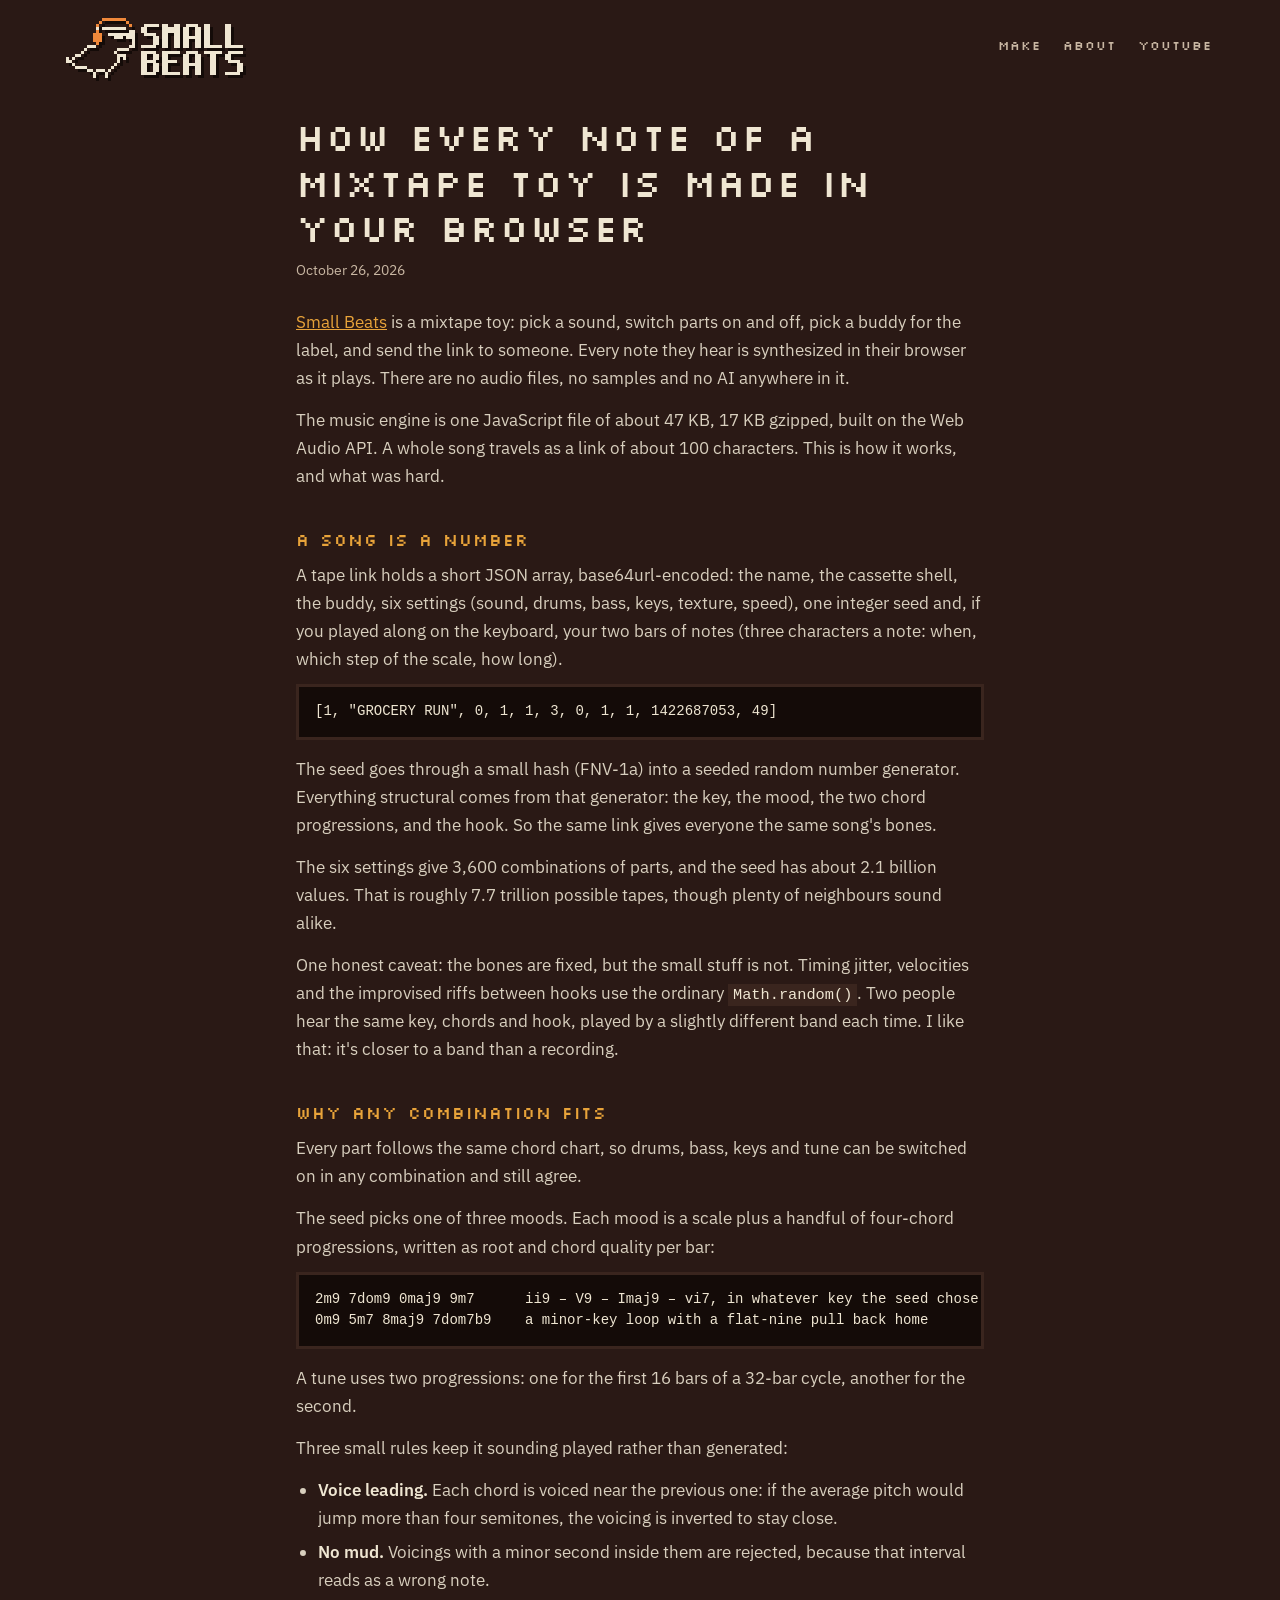
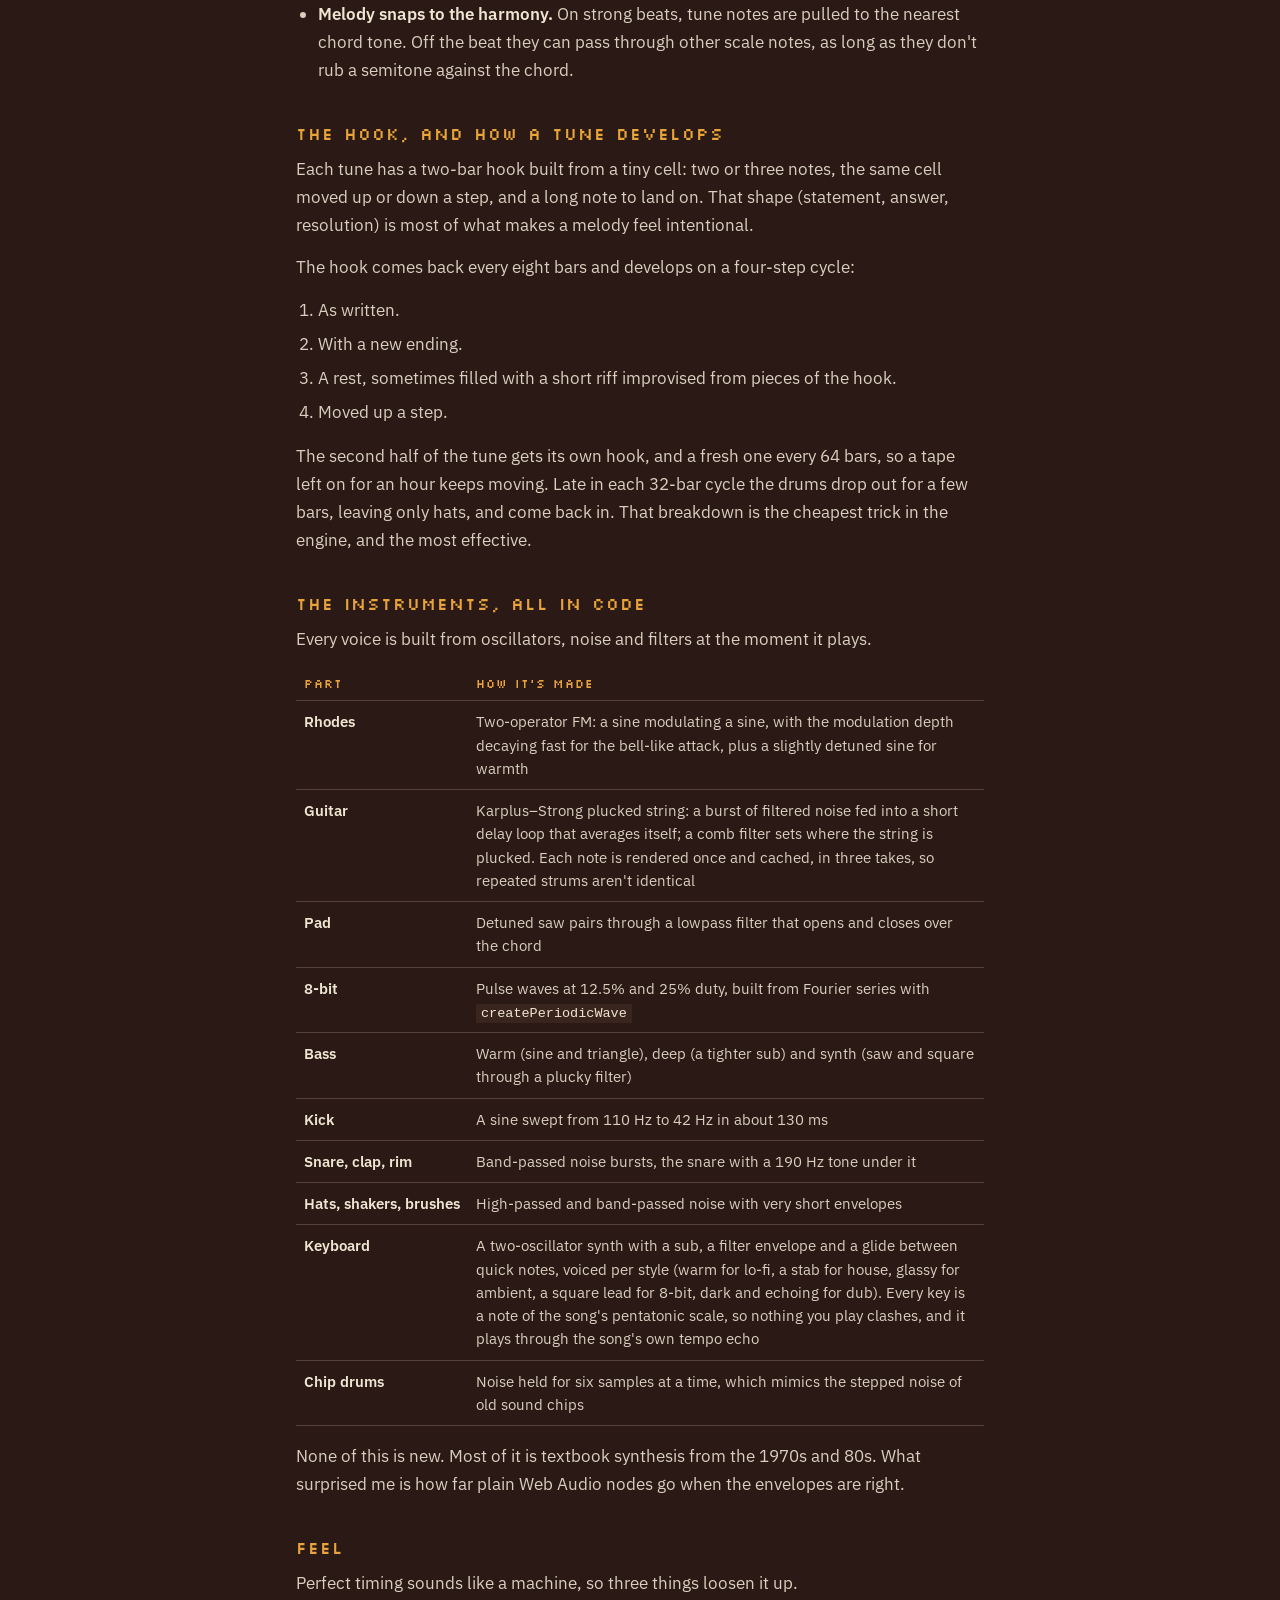
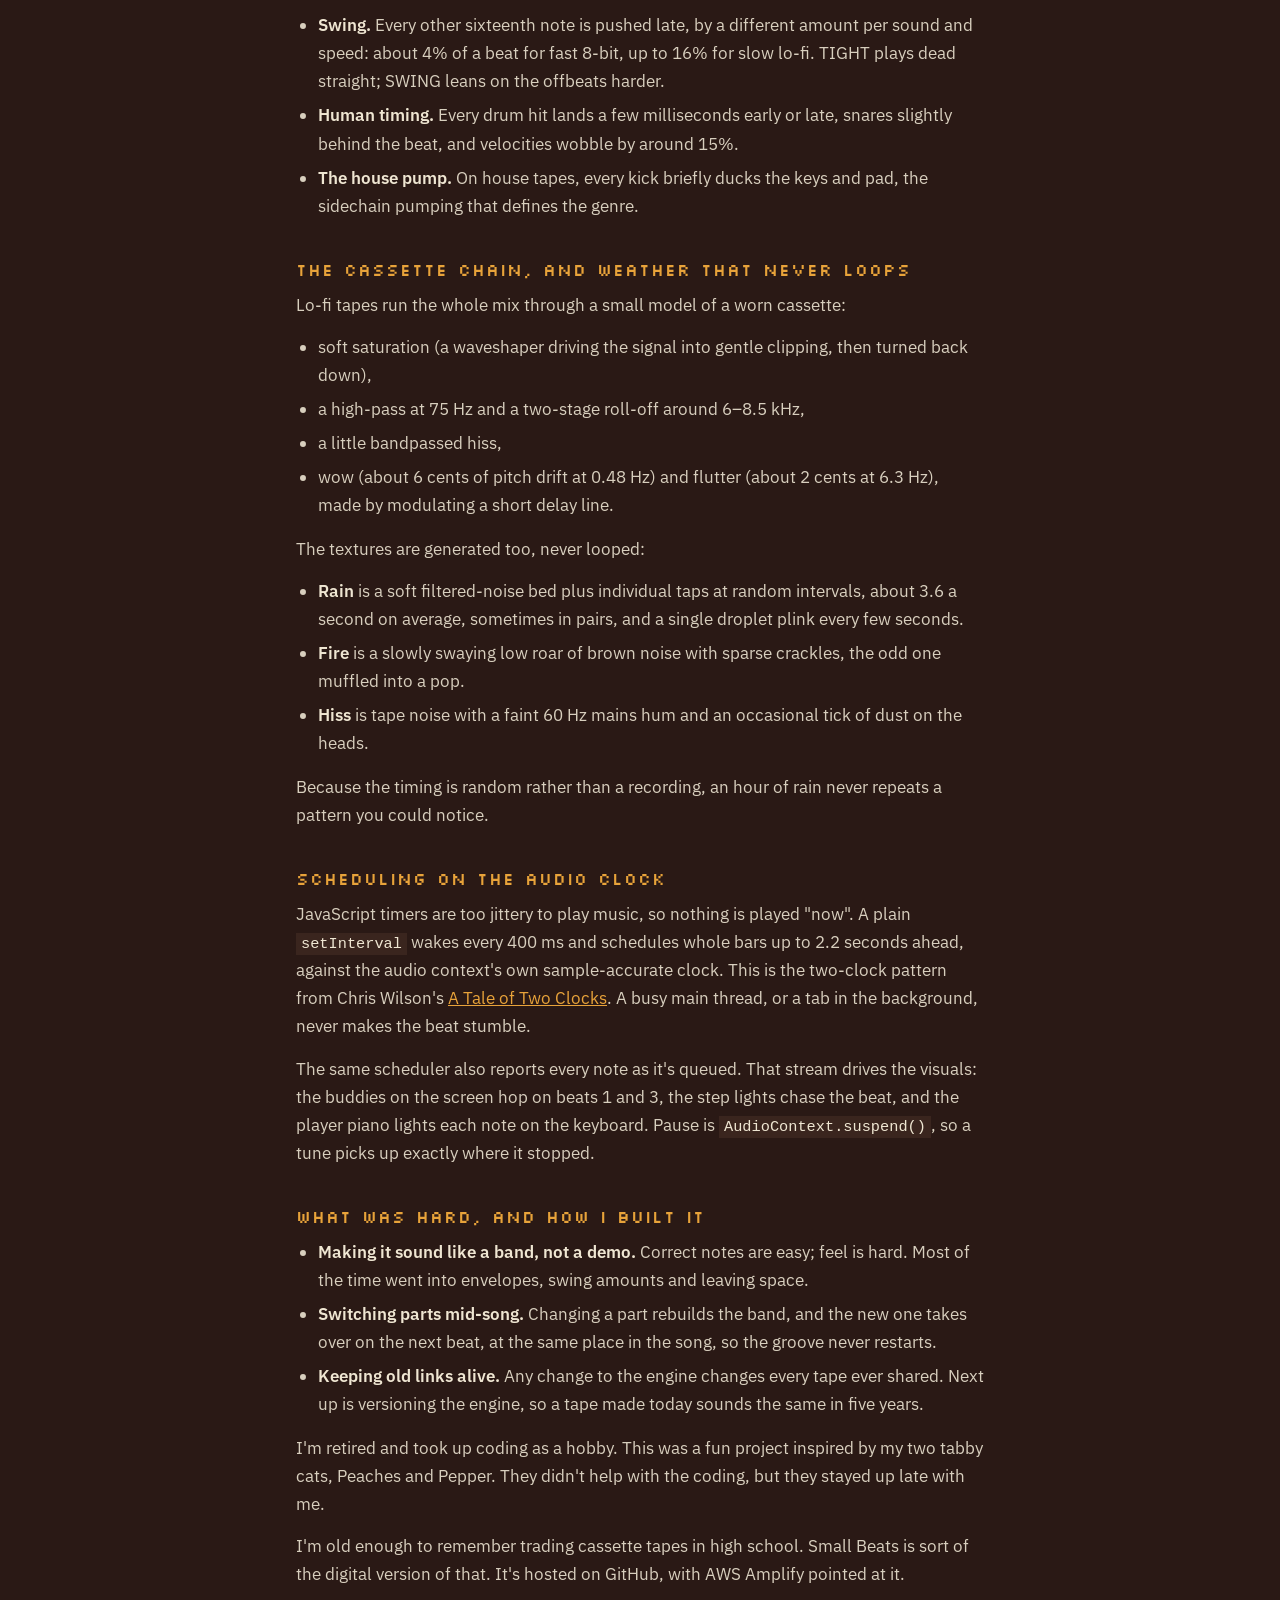
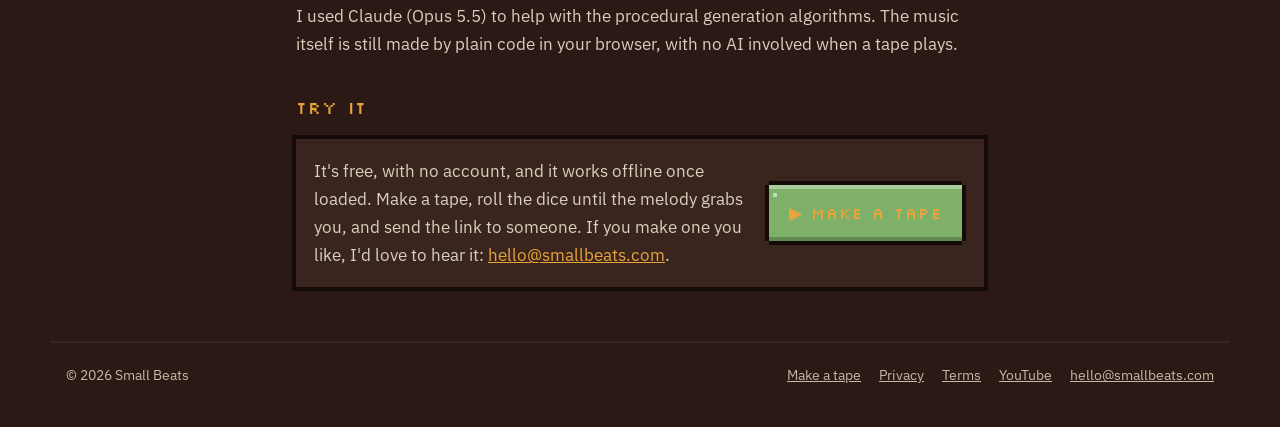
==== commit 704f52e1: "redo" ====
--- a/how-it-works/index.html
+++ b/how-it-works/index.html
@@ -4,25 +4,25 @@
 <meta charset="utf-8">
 <meta name="viewport" content="width=device-width,initial-scale=1,viewport-fit=cover">
 <title>How every note of a mixtape toy is made in your browser · Small Beats</title>
-<meta name="description" content="No samples, no AI, about 12 KB of JavaScript: how Small Beats turns a 100-character link into a song, with FM keys, plucked strings, synthesized drums and a cassette that wobbles.">
+<meta name="description" content="No samples, no AI, about 17 KB of JavaScript: how Small Beats turns a 100-character link into a song, with FM keys, plucked strings, synthesized drums and a cassette that wobbles.">
 <link rel="canonical" href="https://smallbeats.com/how-it-works/">
 <meta name="theme-color" content="#2a1915">
 <meta property="og:type" content="article">
 <meta property="og:site_name" content="Small Beats">
 <meta property="og:url" content="https://smallbeats.com/how-it-works/">
 <meta property="og:title" content="How every note of a mixtape toy is made in your browser">
-<meta property="og:description" content="No samples, no AI, about 12 KB of JavaScript: how a 100-character link becomes a song.">
-<meta property="og:image" content="https://smallbeats.com/og.png?v=11">
+<meta property="og:description" content="No samples, no AI, about 17 KB of JavaScript: how a 100-character link becomes a song.">
+<meta property="og:image" content="https://smallbeats.com/og.png?v=17">
 <meta property="og:image:width" content="1200"><meta property="og:image:height" content="630">
 <meta name="twitter:card" content="summary_large_image">
 <meta name="twitter:title" content="How every note of a mixtape toy is made in your browser">
-<meta name="twitter:description" content="No samples, no AI, about 12 KB of JavaScript: how a 100-character link becomes a song.">
-<meta name="twitter:image" content="https://smallbeats.com/og.png?v=11">
+<meta name="twitter:description" content="No samples, no AI, about 17 KB of JavaScript: how a 100-character link becomes a song.">
+<meta name="twitter:image" content="https://smallbeats.com/og.png?v=17">
 <link rel="icon" href="../favicon.ico" sizes="any">
 <link rel="icon" href="../icons/favicon-32.png" sizes="32x32" type="image/png">
 <link rel="apple-touch-icon" href="../icons/apple-touch-icon.png">
 <link rel="stylesheet" href="../app.css">
-<script type="application/ld+json">{"@context":"https://schema.org","@type":"Article","headline":"How every note of a mixtape toy is made in your browser","datePublished":"2026-10-26","author":{"@type":"Person","name":"The maker of Small Beats"},"publisher":{"@type":"Organization","name":"Small Beats","url":"https://smallbeats.com/"},"mainEntityOfPage":"https://smallbeats.com/how-it-works/","image":"https://smallbeats.com/og.png?v=11"}</script>
+<script type="application/ld+json">{"@context":"https://schema.org","@type":"Article","headline":"How every note of a mixtape toy is made in your browser","datePublished":"2026-10-26","author":{"@type":"Person","name":"The maker of Small Beats"},"publisher":{"@type":"Organization","name":"Small Beats","url":"https://smallbeats.com/"},"mainEntityOfPage":"https://smallbeats.com/how-it-works/","image":"https://smallbeats.com/og.png?v=17"}</script>
 <style>
   .post{max-width:720px;margin:0 auto;padding:10px var(--gut) 48px}
   .post h1{font:400 clamp(26px,4.6vw,38px)/1.2 Silk;letter-spacing:1px;margin:14px 0 8px}
@@ -50,7 +50,7 @@
 </head>
 <body>
 <header class="top">
-  <a class="brand" href="../" aria-label="Small Beats home"><picture><source media="(max-width:620px)" srcset="../icons/mark-2.png 1x, ../icons/mark-4.png 2x"><img class="brand-logo" src="../icons/mark-3.png" srcset="../icons/mark-3.png 1x, ../icons/mark-6.png 2x" alt="" width="96" height="96"></picture><span class="brand-word">SMALL BEATS</span></a>
+  <a class="brand" href="../" aria-label="Small Beats home"><picture><source media="(max-width:620px)" srcset="../icons/logo-2.png 1x, ../icons/logo-4.png 2x"><img class="brand-logo" src="../icons/logo-3.png" srcset="../icons/logo-3.png 1x, ../icons/logo-6.png 2x" alt="Small Beats" width="177" height="60"></picture></a>
   <nav class="nav" aria-label="Main"><a href="../#make">MAKE</a><a href="../#about">ABOUT</a><a href="https://www.youtube.com/@smallbeatsfm" target="_blank" rel="noopener">YOUTUBE</a></nav>
 </header>
 
@@ -59,12 +59,12 @@
 <h1>How every note of a mixtape toy is made in your browser</h1>
 <p class="meta">October 26, 2026</p>
 
-<p><a href="../">Small Beats</a> is a mixtape toy: pick a sound, switch parts on and off, put a sticker on the cassette, and send the link to someone. Every note they hear is synthesized in their browser as it plays. There are no audio files, no samples and no AI anywhere in it.</p>
-<p>The music engine is one JavaScript file of about 36 KB, 12 KB gzipped, built on the Web Audio API. A whole song travels as a link of about 100 characters. This is how it works, and what was hard.</p>
+<p><a href="../">Small Beats</a> is a mixtape toy: pick a sound, switch parts on and off, pick a buddy for the label, and send the link to someone. Every note they hear is synthesized in their browser as it plays. There are no audio files, no samples and no AI anywhere in it.</p>
+<p>The music engine is one JavaScript file of about 47 KB, 17 KB gzipped, built on the Web Audio API. A whole song travels as a link of about 100 characters. This is how it works, and what was hard.</p>
 
 <h2>A song is a number</h2>
-<p>A tape link holds a short JSON array, base64url-encoded: the name, the cassette shell, the sticker, six settings (sound, drums, bass, keys, texture, speed) and one integer seed.</p>
-<pre><code>[1, "GROCERY RUN", 6, 1, 1, 3, 0, 1, 1, 1422687053, 254]</code></pre>
+<p>A tape link holds a short JSON array, base64url-encoded: the name, the cassette shell, the buddy, six settings (sound, drums, bass, keys, texture, speed), one integer seed and, if you played along on the keyboard, your two bars of notes (three characters a note: when, which step of the scale, how long).</p>
+<pre><code>[1, "GROCERY RUN", 0, 1, 1, 3, 0, 1, 1, 1422687053, 49]</code></pre>
 <p>The seed goes through a small hash (FNV-1a) into a seeded random number generator. Everything structural comes from that generator: the key, the mood, the two chord progressions, and the hook. So the same link gives everyone the same song's bones.</p>
 <p>The six settings give 3,600 combinations of parts, and the seed has about 2.1 billion values. That is roughly 7.7 trillion possible tapes, though plenty of neighbours sound alike.</p>
 <p>One honest caveat: the bones are fixed, but the small stuff is not. Timing jitter, velocities and the improvised riffs between hooks use the ordinary <code>Math.random()</code>. Two people hear the same key, chords and hook, played by a slightly different band each time. I like that: it's closer to a band than a recording.</p>
@@ -106,6 +106,7 @@
     <tr><td>Kick</td><td>A sine swept from 110 Hz to 42 Hz in about 130 ms</td></tr>
     <tr><td>Snare, clap, rim</td><td>Band-passed noise bursts, the snare with a 190 Hz tone under it</td></tr>
     <tr><td>Hats, shakers, brushes</td><td>High-passed and band-passed noise with very short envelopes</td></tr>
+    <tr><td>Keyboard</td><td>A two-oscillator synth with a sub, a filter envelope and a glide between quick notes, voiced per style (warm for lo-fi, a stab for house, glassy for ambient, a square lead for 8-bit, dark and echoing for dub). Every key is a note of the song's pentatonic scale, so nothing you play clashes, and it plays through the song's own tempo echo</td></tr>
     <tr><td>Chip drums</td><td>Noise held for six samples at a time, which mimics the stepped noise of old sound chips</td></tr>
   </tbody>
 </table></div>
@@ -137,12 +138,12 @@
 
 <h2>Scheduling on the audio clock</h2>
 <p>JavaScript timers are too jittery to play music, so nothing is played "now". A plain <code>setInterval</code> wakes every 400 ms and schedules whole bars up to 2.2 seconds ahead, against the audio context's own sample-accurate clock. This is the two-clock pattern from Chris Wilson's <a href="https://web.dev/articles/audio-scheduling" target="_blank" rel="noopener">A Tale of Two Clocks</a>. A busy main thread, or a tab in the background, never makes the beat stumble.</p>
-<p>The same scheduler also reports every note as it's queued. That stream drives the visuals: the sticker on the cassette hops on beats 1 and 3, and in the long-play video mode a cat in the corner nods along. Pause is <code>AudioContext.suspend()</code>, so a tune picks up exactly where it stopped.</p>
+<p>The same scheduler also reports every note as it's queued. That stream drives the visuals: the buddies on the screen hop on beats 1 and 3, the step lights chase the beat, and the player piano lights each note on the keyboard. Pause is <code>AudioContext.suspend()</code>, so a tune picks up exactly where it stopped.</p>
 
 <h2>What was hard, and how I built it</h2>
 <ul>
   <li><b>Making it sound like a band, not a demo.</b> Correct notes are easy; feel is hard. Most of the time went into envelopes, swing amounts and leaving space.</li>
-  <li><b>Switching parts mid-song.</b> Changing a part rebuilds the band with a short crossfade. It works, but the tune restarts its form. Seamless changes on the next bar are the next thing I'd fix.</li>
+  <li><b>Switching parts mid-song.</b> Changing a part rebuilds the band, and the new one takes over on the next beat, at the same place in the song, so the groove never restarts.</li>
   <li><b>Keeping old links alive.</b> Any change to the engine changes every tape ever shared. Next up is versioning the engine, so a tape made today sounds the same in five years.</li>
 </ul>
 <p>I'm retired and took up coding as a hobby. This was a fun project inspired by my two tabby cats, Peaches and Pepper. They didn't help with the coding, but they stayed up late with me.</p>
@@ -151,7 +152,7 @@
 
 <h2>Try it</h2>
 <div class="try">
-  <p>It's free, with no account, and it works offline once loaded. Make a tape, hit NEW TUNE until the melody grabs you, and send the link to someone. If you make one you like, I'd love to hear it: <a href="mailto:hello@smallbeats.com">hello@smallbeats.com</a>.</p>
+  <p>It's free, with no account, and it works offline once loaded. Make a tape, roll the dice until the melody grabs you, and send the link to someone. If you make one you like, I'd love to hear it: <a href="mailto:hello@smallbeats.com">hello@smallbeats.com</a>.</p>
   <a class="pb pb-big" href="../" style="--c:var(--green)">▶ MAKE A TAPE</a>
 </div>
 </article>
--- a/app.css
+++ b/app.css
@@ -1,15 +1,17 @@
-/* Small Beats · styles. Two kinds of pixel on purpose: square pixels are the illustration (stickers, the cassette,
-   the keys), round dots are the machine (the display, the counter). Always dark. Colour comes mostly from the stickers. */
+/* Small Beats · styles. One machine, SB-1: a glowing screen with its buddies, a tape door, lit plastic keys and a keyboard.
+   Square pixels everywhere. Always dark. */
 @font-face{font-family:Silk;src:url(fonts/silkscreen-400.woff2) format('woff2');font-weight:100 900;font-display:swap} /* the regular cut at every weight: its bold turns W and M into blobs */
+@font-face{font-family:'Barlow Condensed';src:url(fonts/barlow-condensed-600.woff2) format('woff2');font-weight:500 600;font-display:swap}
+@font-face{font-family:'Barlow Condensed';src:url(fonts/barlow-condensed-700.woff2) format('woff2');font-weight:700;font-display:swap}
 @font-face{font-family:Doto;src:url(fonts/doto-900.woff2) format('woff2');font-weight:900;font-display:swap}
 @font-face{font-family:Plex;src:url(fonts/plex-400.woff2) format('woff2');font-weight:400;font-display:swap}
 @font-face{font-family:Plex;src:url(fonts/plex-600.woff2) format('woff2');font-weight:600;font-display:swap}
 
-:root{
+:root{--lcd:#f2d58e;--acc:#e9b44c;
   color-scheme:dark;
   --bg:#2a1915;--panel:#3a251e;--panel2:#452e26;--key:#55403a;--line:#140b08;
   --cream:#efe6d2;--muted:#c9b7a3;--ink:#17140f;
-  --amber:#e8a33a;--orange:#d9733a;--yellow:#f0c94a;--teal:#3fa79a;--blue:#6a9ad1;--purple:#9a82c2;--red:#d0604f;--green:#7fb069;--paper:#d9cfbb;
+  --amber:#e8a33a;--yellow:#f0c94a;--blue:#6a9ad1;--green:#7fb069;--paper:#d9cfbb;
   --px:4px; /* one "pixel" of the hardware */
   --gut:16px;
 }
@@ -25,20 +27,15 @@
 /* ---- header ---- */
 .top{display:flex;align-items:center;justify-content:space-between;gap:4px 12px;max-width:1180px;margin:0 auto;padding:10px var(--gut);flex-wrap:wrap}
 .brand{display:flex;align-items:center;gap:14px;color:var(--cream);text-decoration:none}
-.brand-logo{display:block;width:96px;height:96px;image-rendering:pixelated} /* the Small Beats cat: a grey tabby in headphones, at whole-pixel sizes */
-.brand-word{font:400 26px/1 Silk;letter-spacing:2px;white-space:nowrap;text-shadow:3px 3px 0 var(--line)}
-@media (max-width:620px){.brand{gap:8px}.brand-logo{width:64px;height:64px}.brand-word{font-size:15px;letter-spacing:1px;text-shadow:2px 2px 0 var(--line)}}
+.brand-logo{display:block;width:177px;height:60px;margin:18px 0 4px;image-rendering:pixelated;filter:drop-shadow(3px 3px 0 var(--line))} /* the Small Beats logo: Dino in lines with the stacked wordmark, one lockup on one pixel grid, at whole-pixel sizes */
+@media (max-width:620px){.brand-logo{width:118px;height:40px;margin:8px 0 4px;filter:drop-shadow(2px 2px 0 var(--line))}}
 .nav{display:flex;gap:4px 18px;flex-wrap:wrap}
 .nav a{color:var(--muted);text-decoration:none;font:700 13px/1 Silk;letter-spacing:1px;padding:10px 2px}
 .nav a:hover{color:var(--cream)}
 .nav-n{display:inline-block;margin-left:6px;padding:2px 5px;background:var(--amber);color:var(--ink);font:700 10px/1 Silk}
 
-/* ---- hero ---- */
-.hero{max-width:1180px;margin:0 auto;padding:4px var(--gut) 14px;display:flex;flex-wrap:wrap;align-items:baseline;gap:4px 20px}
-.hero h1{font:700 clamp(22px,4vw,36px)/1.1 Silk;margin:0;letter-spacing:.5px}
-.lede{margin:0;color:var(--muted);font-size:clamp(16px,2.2vw,19px)}
-
-/* ---- pixel buttons: a hard dark outline with notched corners, a lit top edge, a shaded bottom (after the sticker pack) ---- */
+
+/* ---- pixel buttons: a hard dark outline with notched corners, a lit top edge, a shaded bottom ---- */
 .pb{--c:var(--key);--t:var(--ink);position:relative;display:inline-flex;align-items:center;justify-content:center;gap:8px;min-height:48px;min-width:48px;padding:0 16px;margin:var(--px);
   border:0;border-radius:0;background:var(--c);color:var(--t);font:700 14px/1 Silk;letter-spacing:1px;text-transform:uppercase;cursor:pointer;-webkit-tap-highlight-color:transparent;user-select:none;
   box-shadow:0 calc(-1*var(--px)) 0 0 var(--line),0 var(--px) 0 0 var(--line),calc(-1*var(--px)) 0 0 0 var(--line),var(--px) 0 0 0 var(--line),
@@ -49,103 +46,212 @@
 .pb:disabled{cursor:default;filter:saturate(.3) brightness(.7)}
 .pb-big{min-height:56px;font-size:16px;padding:0 20px}
 .pb-sm{min-height:44px;font-size:12px;padding:0 12px}
-.pb-tune{min-height:60px;font-size:18px;padding:0 26px}
 
 /* keys on the machine: unlit is a dark key with light lettering; lit is the colour, full stop */
 .key{--c:var(--key);--t:var(--cream);--on:var(--amber)}
 .key::after{background:rgba(255,255,255,.12)}
 .key[aria-pressed=true]{--c:var(--on);--t:var(--ink)}
-.key[aria-pressed=true]::after{background:rgba(255,255,255,.6)}
-.key[aria-pressed=true]{filter:drop-shadow(0 0 10px color-mix(in srgb,var(--on) 45%,transparent))}
-
-/* ---- the machine ---- */
-.deck{max-width:1180px;margin:0 auto;padding:0 var(--gut) 28px;display:grid;grid-template-columns:minmax(0,1fr);gap:28px}
-@media (min-width:980px){.deck{grid-template-columns:minmax(0,1.05fr) minmax(0,1fr);align-items:start}}
-.machine{position:relative;background:var(--panel);padding:22px 18px 16px;
-  box-shadow:0 -4px 0 0 var(--line),0 4px 0 0 var(--line),-4px 0 0 0 var(--line),4px 0 0 0 var(--line),inset 0 4px 0 0 rgba(255,255,255,.07),inset 0 -6px 0 0 rgba(0,0,0,.3)}
+.key[aria-pressed=true]::after{background:rgba(255,255,255,.3)}
+.key[aria-pressed=true]{filter:drop-shadow(0 0 4px color-mix(in srgb,var(--on) 18%,transparent))} /* lit like old plastic: warm, not neon */
+/* lit plastic: a pressed key glows from inside, like a lamp behind tinted plastic, and its little light comes on. An unlit key is dark plastic */
+.key{background:radial-gradient(80% 75% at 50% 40%,color-mix(in srgb,var(--c) 86%,#fff) 0%,var(--c) 72%)}
+.key[aria-pressed=true]{background:radial-gradient(80% 75% at 50% 45%,color-mix(in srgb,var(--on) 88%,#f2e7d0) 0%,var(--on) 55%,color-mix(in srgb,var(--on) 78%,#2a1915) 100%)} /* lit from behind, like a hardware switch: soft, not glossy */
+.key::before{content:"";position:absolute;right:calc(2*var(--px));top:calc(2*var(--px));width:var(--px);height:var(--px);background:rgba(0,0,0,.4)}
+.key[aria-pressed=true]::before{background:#f6e6c4;box-shadow:0 0 4px 0 #f6e6c4}
+
+/* ---- the hero: one line under the logo ---- */
+.hero{max-width:1180px;margin:0 auto;padding:0 var(--gut) 12px}
+.hero h1{font:400 12px/1.4 Silk;letter-spacing:2px;margin:0;color:var(--muted);text-transform:uppercase}
+
+/* ==== SB-1: a little stepped-pixel music machine. A backlit LCD with the band on it, the tape door between two speaker grilles,
+   chunky transport keys, the sound keys, six part keys, the keyboard. Case labels are smooth (Barlow); only the LCD is pixel type.
+   No line of text gets a row of its own: every word sits inside a key or on the screen. ==== */
+.deck{max-width:1180px;margin:0 auto;padding:0 var(--gut) 28px}
+.sb1{--ink2:#2d2414;position:relative;isolation:isolate;display:grid;grid-template-columns:128px minmax(0,1fr) 340px;
+  grid-template-areas:"scr scr door" "scr scr rs" "play keys keys" "dials dials dials" "kb kb kb";gap:18px 20px;padding:38px 30px 30px}
+.sb1-bg{position:absolute;inset:0;z-index:-1;filter:drop-shadow(4px 0 0 var(--line)) drop-shadow(-4px 0 0 var(--line)) drop-shadow(0 4px 0 var(--line)) drop-shadow(0 -4px 0 var(--line))}
+.sb1-bg::before{content:"";position:absolute;inset:0;clip-path:polygon(0 18px,6px 18px,6px 12px,12px 12px,12px 6px,18px 6px,18px 0px,calc(100% - 18px) 0,calc(100% - 18px) 6px,calc(100% - 12px) 6px,calc(100% - 12px) 12px,calc(100% - 6px) 12px,calc(100% - 6px) 18px,calc(100% - 0px) 18px,100% calc(100% - 18px),calc(100% - 6px) calc(100% - 18px),calc(100% - 6px) calc(100% - 12px),calc(100% - 12px) calc(100% - 12px),calc(100% - 12px) calc(100% - 6px),calc(100% - 18px) calc(100% - 6px),calc(100% - 18px) calc(100% - 0px),18px 100%,18px calc(100% - 6px),12px calc(100% - 6px),12px calc(100% - 12px),6px calc(100% - 12px),6px calc(100% - 18px),0px calc(100% - 18px));
+  background:linear-gradient(#4a3027 0 6px,transparent 6px),linear-gradient(0deg,#2c1b16 0 8px,transparent 8px),var(--panel)}
 .screw{position:absolute;width:8px;height:8px;background:#6b5348;box-shadow:inset 2px 2px 0 rgba(255,255,255,.18),inset -2px -2px 0 rgba(0,0,0,.4)}
-.s1{left:8px;top:8px}.s2{right:8px;top:8px}.s3{left:8px;bottom:8px}.s4{right:8px;bottom:8px}
-.deck-print{display:flex;justify-content:space-between;gap:10px;margin:14px 0 0;font:700 10px/1 Silk;letter-spacing:1.5px;color:#8a7366}
-.step{margin-top:16px}
-.step-h{margin:0 0 10px;font:700 13px/1 Silk;letter-spacing:1.5px;color:var(--muted);display:flex;align-items:center;gap:10px}
-.step-h b{display:inline-grid;place-items:center;width:22px;height:22px;background:var(--cream);color:var(--ink);font-size:12px}
+.s1{left:10px;top:30px}.s2{right:10px;top:30px}.s3{left:10px;bottom:30px}.s4{right:10px;bottom:30px}
+
+/* the LCD: always amber, dark ink, the cells just visible. A dark status strip along its foot */
+.m-screen{grid-area:scr;position:relative;min-width:0;display:flex;flex-direction:column;padding:12px 16px 0;margin:8px;overflow:hidden;
+  background:linear-gradient(rgba(45,36,20,.06) 1px,transparent 1px) 0 0/3px 3px,linear-gradient(90deg,rgba(45,36,20,.06) 1px,transparent 1px) 0 0/3px 3px,
+    radial-gradient(ellipse at 50% 40%,rgba(255,255,255,.28),transparent 70%),var(--lcd);
+  box-shadow:0 0 0 4px #120a07,0 0 0 8px #4a3027,12px 0 0 0 var(--line),-12px 0 0 0 var(--line),0 12px 0 0 var(--line),0 -12px 0 0 var(--line),inset 0 5px 0 rgba(45,36,20,.18),inset 4px 0 0 rgba(45,36,20,.1);
+  font:400 13px/1.1 Silk,monospace;color:var(--ink2)}
+.vfd-top{display:flex;justify-content:space-between;gap:10px;white-space:nowrap;letter-spacing:1px;opacity:.8}
+.vfd-top span{overflow:hidden;text-overflow:ellipsis}
+.vfd-name{font-size:clamp(22px,3vw,34px);margin:8px 0 2px;white-space:nowrap;overflow:hidden;text-overflow:ellipsis;letter-spacing:2px;text-transform:uppercase}
+.vfd-name.flash{animation:lcdBlink .42s steps(2,end) 1}
+@keyframes lcdBlink{50%{opacity:.35}}
+.stage{display:block;width:100%;flex:1;min-height:170px}
+.lcd-strip{display:flex;justify-content:space-between;gap:10px;margin:6px -16px 0;padding:6px 16px;background:var(--ink2);color:var(--lcd);font-size:11px;letter-spacing:1px;white-space:nowrap}
+.lcd-strip span{overflow:hidden;text-overflow:ellipsis}
+
+/* the tape door: smoked plastic between two speaker grilles */
+.m-door{grid-area:door;min-width:0;display:grid;grid-template-columns:20px minmax(0,1fr) 20px;gap:12px;align-items:stretch;background:#2f1f1a;padding:12px;margin:4px;
+  box-shadow:4px 0 0 0 var(--line),-4px 0 0 0 var(--line),0 4px 0 0 var(--line),0 -4px 0 0 var(--line),inset 0 4px 0 rgba(255,255,255,.08),inset 0 -4px 0 rgba(0,0,0,.25)}
+.grille{display:block;background:url("data:image/svg+xml,%3Csvg xmlns='http://www.w3.org/2000/svg' width='8' height='8'%3E%3Crect width='4' height='4' fill='%23120a07'/%3E%3C/svg%3E") 2px 2px/8px 8px;min-height:40px}
+.door-win{display:flex;justify-content:center;align-items:center;cursor:pointer;background:#1c1418;padding:10px;box-shadow:inset 0 0 0 3px #120a07,inset 0 6px 0 rgba(255,255,255,.06)}
+.door-win .cass{width:100%;max-width:280px;margin:0}
+.m-recsend{grid-area:rs;display:grid;grid-template-columns:1fr 1fr;gap:14px;align-content:end}
+
+/* keys: chunky plastic, notched pixel corners, smooth labels */
+.mk{--c:#5a4038;--t:var(--cream);position:relative;display:flex;align-items:center;justify-content:center;gap:9px;min-height:50px;margin:4px;border:0;padding:0 10px;cursor:pointer;background:var(--c);color:var(--t);
+  font:700 15px/1 'Barlow Condensed',system-ui,sans-serif;letter-spacing:1.5px;text-transform:uppercase;-webkit-tap-highlight-color:transparent;user-select:none;
+  box-shadow:4px 0 0 0 var(--line),-4px 0 0 0 var(--line),0 4px 0 0 var(--line),0 -4px 0 0 var(--line),inset 0 4px 0 rgba(255,255,255,.22),inset 0 -5px 0 rgba(0,0,0,.25);transition:transform .06s,filter .1s}
+.mk:hover{filter:brightness(1.08)}.mk:active{transform:translateY(2px)}
+.mk:disabled{cursor:default;opacity:.45;filter:none}
+.mk .rec{width:10px;height:10px;background:#5c1d16;display:block}
+.mk-rec{--c:#cbbd9f;--t:#2a1915}
+.mk-rec .rec{background:#ff3b2e;box-shadow:0 0 8px #ff3b2e}
+.mk-rec[aria-pressed=true]{--c:#b3a68c;--t:#4a3c30}
+.mk-rec[aria-pressed=true] .rec{background:#3aa84a;box-shadow:0 0 8px #7fd36a}
+.mk-send{--c:#cbbd9f;--t:#2a1915} /* SAVE and EJECT: a step quieter than the screen and the style keys */
+.mk-play{grid-area:play;--c:#e8782e;--t:#2a1306;min-height:64px;font-size:17px}
+.mk-play[aria-pressed=true]{--c:#e8782e;box-shadow:4px 0 0 0 var(--line),-4px 0 0 0 var(--line),0 4px 0 0 var(--line),0 -4px 0 0 var(--line),inset 0 4px 0 rgba(255,255,255,.3),inset 0 -5px 0 rgba(0,0,0,.25),0 0 14px rgba(232,120,46,.35)}
+.play-i{display:block;width:0;height:0;border-left:16px solid currentColor;border-top:10px solid transparent;border-bottom:10px solid transparent}
+.mk-play[aria-pressed=true] .play-i{border:0;width:16px;height:18px;background:linear-gradient(90deg,currentColor 0 6px,transparent 6px 10px,currentColor 10px)}
+.m-keys{grid-area:keys;display:grid;grid-template-columns:64px 64px repeat(6,minmax(0,1fr));gap:12px;min-width:0}
+.m-keys .key{width:calc(100% - 8px);min-width:0;min-height:64px;padding:0 4px;font:700 14px/1 'Barlow Condensed',system-ui,sans-serif;letter-spacing:1px}
+.mk-dice{--c:#cbbd9f;--t:#2a1915;flex-direction:column;gap:5px;min-height:64px;padding:0}
+.mk-undo{flex-direction:column;gap:5px;min-height:64px;padding:0}
+.mk-sub{font-size:11px;letter-spacing:1px}
+.mk-dice svg path:first-child{fill:#2a1915}
+
+/* six part keys: the part, a ladder of lights, its setting in the style's colour */
+.m-dials{grid-area:dials;display:grid;grid-template-columns:repeat(6,minmax(0,1fr));gap:12px}
+.dial{--dc:#efe6d2;display:flex;flex-direction:column;justify-content:space-between;min-width:0;height:58px;margin:3px;padding:8px 10px;border:0;cursor:pointer;text-align:left;background:#2a1915;color:var(--cream);
+  box-shadow:3px 0 0 0 var(--line),-3px 0 0 0 var(--line),0 3px 0 0 var(--line),0 -3px 0 0 var(--line),inset 0 3px 0 rgba(255,255,255,.06);-webkit-tap-highlight-color:transparent;transition:transform .06s}
+.dial:active{transform:translateY(2px)}
+.dial-top{display:flex;justify-content:space-between;align-items:center;width:100%;gap:6px}
+.dial-name{font:600 12px/1 'Barlow Condensed',system-ui,sans-serif;letter-spacing:1.5px;color:#a8927f}
+.dial-leds{display:flex;gap:3px}
+.dial-leds i{display:block;width:7px;height:7px;background:#4a342c}
+.dial-val{font:700 18px/1 'Barlow Condensed',system-ui,sans-serif;letter-spacing:1px;color:var(--dc);text-shadow:0 0 5px color-mix(in srgb,var(--dc) 22%,transparent);white-space:nowrap;overflow:hidden;text-overflow:ellipsis}
+.dial.off .dial-val{color:#6e5a4e;text-shadow:none}
+.dial.hit .dial-val{filter:brightness(1.15);text-shadow:0 0 6px color-mix(in srgb,var(--dc) 45%,transparent)}
+.dial.turn{animation:turn .18s steps(2,end)}
+@keyframes turn{0%{background:#4a3128}}
+.key[aria-pressed=true].hit{filter:brightness(1.1) drop-shadow(0 0 8px color-mix(in srgb,var(--on) 50%,transparent))}
+.key[aria-pressed=true].hit::before{background:#fff;box-shadow:0 0 10px 3px #fff4e0}
+
+/* the keyboard, with the step lights and the PLAY ALONG button (and on phones KEYBOARD / PARTS) on the rail along its top */
+.m-kb{grid-area:kb;--glow:#55d6c2;background:#1d1c21;padding:8px 6px 6px;margin:4px;box-shadow:4px 0 0 0 var(--line),-4px 0 0 0 var(--line),0 4px 0 0 var(--line),0 -4px 0 0 var(--line)}
+.rail{display:flex;align-items:center;gap:14px;margin-bottom:8px}
+.beat{flex:1;display:grid;grid-template-columns:repeat(16,minmax(0,1fr));gap:4px}
+.beat i{display:block;height:6px;background:#3a1a14}
+.beat i:nth-child(4n+1){background:#552219}
+.beat i.on{background:#e8782e;box-shadow:0 0 8px 1px rgba(232,120,46,.6)}
+.beat i:nth-child(4n+1).on{background:#f4a259;box-shadow:0 0 8px 1px rgba(244,162,89,.65)}
+.pp{flex:0 0 auto;display:flex;align-items:center;gap:8px;height:30px;padding:0 12px;border:0;cursor:pointer;background:#2e2c33;color:#8c8394;font:700 12px/1 'Barlow Condensed',system-ui,sans-serif;letter-spacing:1.5px;box-shadow:3px 0 0 0 var(--line),-3px 0 0 0 var(--line),0 3px 0 0 var(--line),0 -3px 0 0 var(--line),inset 0 2px 0 #55525c}
+.kb{position:relative;display:flex;gap:4px;height:112px;touch-action:none;user-select:none;-webkit-user-select:none}
+.kk{--lv:0;border:0;padding:0;margin:0;cursor:pointer;-webkit-tap-highlight-color:transparent}
+.kk-w{flex:1;position:relative;background:color-mix(in srgb,var(--glow) calc(var(--lv)*100%),#f2e7d0);
+  box-shadow:inset 0 -10px 0 color-mix(in srgb,var(--glow) calc(var(--lv)*70%),#cdbfa2),inset 0 4px 0 #fffaf0,0 0 calc(var(--lv)*20px) var(--glow)}
+.kk-b{position:absolute;top:0;height:60%;z-index:2;background:color-mix(in srgb,var(--glow) calc(var(--lv)*100%),#2e2c33);
+  box-shadow:0 0 0 3px #1d1c21,inset 0 -8px 0 color-mix(in srgb,var(--glow) calc(var(--lv)*60%),#141317),inset 0 3px 0 #55525c,0 0 calc(var(--lv)*18px) var(--glow)}
+.kk.down{transform:translateY(2px)}
+.kk:focus-visible{outline:3px solid var(--amber);outline-offset:-3px}
+@media (prefers-reduced-motion:reduce){.kk.down{transform:none}.vfd-name.flash{animation:none}}
+
+/* phones: the LCD, then PLAY with the tape door and SAVE/EJECT, the sounds (dice and undo with them), the six part keys, the keyboard */
+@media (max-width:760px){
+  .sb1{grid-template-columns:1fr 1.6fr 1fr;grid-template-areas:"scr scr scr" "play door rs" "keys keys keys" "dials dials dials" "kb kb kb";gap:14px 10px;padding:28px 14px 18px}
+  .s1,.s2{top:24px}.s1,.s3{left:5px}.s2,.s4{right:5px}.s3,.s4{bottom:22px}
+  .m-screen{padding:9px 10px 0;margin:8px 6px}
+  .vfd-top{font-size:10px}
+  .vfd-name{font-size:22px;margin:6px 0 2px}
+  .stage{min-height:128px}
+  .lcd-strip{margin:4px -10px 0;padding:5px 10px;font-size:9px}
+  .m-door{grid-template-columns:8px minmax(0,1fr) 8px;gap:5px;padding:6px}
+  .grille{background-size:6px 6px;background-position:1px 1px}
+  .door-win{padding:5px}
+  .door-win .cass{max-width:130px}
+  .m-recsend{grid-template-columns:1fr;gap:12px;align-content:stretch}
+  .m-recsend .mk{min-height:0;font-size:13px;letter-spacing:.5px;gap:6px;padding:0 4px}
+  .mk-play{flex-direction:column;gap:8px;font-size:14px;min-height:72px}
+  .m-keys{grid-template-columns:repeat(4,minmax(0,1fr));gap:10px}
+  .m-keys .key{min-height:46px;font-size:13px;letter-spacing:.5px;order:1}
+  .mk-dice,.mk-undo{order:2;min-height:46px;flex-direction:row;gap:8px}
+  .mk-dice svg,.mk-undo svg{width:16px;height:16px}
+  .m-dials{grid-template-columns:repeat(3,minmax(0,1fr));gap:8px}
+  .dial{height:48px;padding:7px 8px}
+  .dial-name{font-size:11px;letter-spacing:1px}
+  .dial-leds i{width:5px;height:5px}.dial-leds{gap:2px}
+  .dial-val{font-size:15px;letter-spacing:.5px}
+  .rail{gap:8px;margin-bottom:6px}.beat{gap:2px}.beat i{height:5px}
+  .pp{height:26px;padding:0 7px;font-size:11px;gap:6px}
+  .kb{height:100px;gap:3px}
+  .deck{padding:0 8px 24px}
+}
+
+/* ==== the label sheet (EJECT): slides up over the machine; the music keeps playing ==== */
+.sheet{position:fixed;inset:0;z-index:20}
+.sheet-scrim{position:absolute;inset:0;background:rgba(0,0,0,.5)}
+.sheet-panel{position:absolute;left:0;right:0;bottom:0;max-height:90vh;overflow-y:auto;background:var(--panel);padding:14px var(--gut) calc(18px + env(safe-area-inset-bottom));
+  box-shadow:0 -4px 0 0 var(--line),inset 0 4px 0 rgba(255,255,255,.07);animation:up .18s ease-out}
+@media (min-width:900px){.sheet-panel{left:50%;width:960px;margin-left:-480px}}
+@keyframes up{from{transform:translateY(30px);opacity:.4}}
+.sheet-head{display:flex;justify-content:space-between;align-items:center;margin-bottom:8px}
+.sheet-head .step-h{margin:0;color:var(--cream)}
+.sheet-body{display:grid;grid-template-columns:minmax(0,1fr) minmax(0,1.1fr);gap:18px 28px;align-items:start}
+@media (max-width:760px){.sheet-body{grid-template-columns:1fr}}
+.sheet-tape .cass{max-width:400px;margin:10px auto 14px;transform:rotate(-2deg)}
+.sheet-acts{display:grid;grid-template-columns:repeat(3,minmax(0,1fr));gap:10px}.sheet-acts .pb{margin:4px}
+.tape-qr{display:flex;gap:14px;align-items:center;margin-top:10px}
+.tape-qr canvas{width:160px;height:160px;image-rendering:pixelated;box-shadow:0 0 0 4px var(--line)}
+.tape-qr .hint{max-width:22ch}
+.step-h{margin:16px 0 10px;font:400 12px/1 Silk;letter-spacing:1.5px;color:var(--muted);display:flex;align-items:baseline;gap:10px}
+.step-sub{font-size:10px;letter-spacing:1px;color:#8c7766}
 .hint{margin:8px 0 0;color:var(--muted);font-size:14px}
-
-/* the display: round dots, like the machine's own readout */
-.readout{display:flex;gap:16px;align-items:stretch}
-.play{flex:0 0 auto;width:104px;min-height:84px;display:flex;flex-direction:column;align-items:center;justify-content:center;gap:10px;font:400 15px/1 Silk;letter-spacing:1.5px;color:var(--ink);border:0;cursor:pointer;background:var(--green);position:relative;margin:4px;
-  box-shadow:0 -4px 0 0 var(--line),0 4px 0 0 var(--line),-4px 0 0 0 var(--line),4px 0 0 0 var(--line),inset 0 4px 0 0 rgba(255,255,255,.35),inset 0 -4px 0 0 rgba(0,0,0,.22)}
-.play:active{transform:translateY(2px)}
-.play-i{display:block;width:0;height:0;border-left:22px solid var(--ink);border-top:13px solid transparent;border-bottom:13px solid transparent;margin-left:6px}
-.play[aria-pressed=true]{background:var(--amber)}
-.play[aria-pressed=true] .play-i{border:0;width:22px;height:24px;margin:0;background:linear-gradient(90deg,var(--ink) 0 8px,transparent 8px 14px,var(--ink) 14px)}
-.vfd{flex:1;min-width:0;background:#0b0c0a;padding:10px 14px;margin:4px;box-shadow:0 0 0 4px var(--line),inset 0 0 24px rgba(0,0,0,.8);font:900 15px/1.1 Doto,monospace;color:#55d6c2;text-shadow:0 0 6px rgba(85,214,194,.6);overflow:hidden}
-.vfd-top{display:flex;justify-content:space-between;color:var(--amber);text-shadow:0 0 6px rgba(232,163,58,.6)}
-.vfd-name{font-size:clamp(22px,4vw,30px);margin:6px 0 4px;white-space:nowrap;overflow:hidden;text-overflow:ellipsis;letter-spacing:1px}
-.vu{display:block;width:100%;height:18px;image-rendering:pixelated}
-
-.starts{display:grid;grid-template-columns:repeat(5,minmax(0,1fr));gap:12px}
-.starts .pb{margin:4px;width:calc(100% - 8px);min-width:0;padding:0 4px}
-.layers{display:grid;gap:8px}
-.layer{display:grid;grid-template-columns:112px 1fr;align-items:center;gap:8px}
-.layer-name{font:700 12px/1.2 Silk;letter-spacing:1.5px;color:var(--muted)}
-.layer-keys{display:grid;grid-template-columns:repeat(4,minmax(0,1fr));gap:10px 12px}
-.layer-keys .pb{width:calc(100% - 8px);min-width:0;padding:0 6px}
-@media (max-width:620px){.starts{grid-template-columns:repeat(3,minmax(0,1fr))}}
-@media (max-width:520px){.layer{grid-template-columns:1fr}.layer-keys{gap:10px 8px}.layer-keys .pb{font-size:12px;letter-spacing:.5px;padding:0 2px}}
-.step-tune{display:flex;align-items:center;gap:14px;flex-wrap:wrap}
-.step-tune .hint{margin:0}
-
-/* ---- the tape side: one bench where the tape gets made ---- */
-.tapeside{min-width:0}
-.bench{position:relative;background:#3a251e;padding:22px 18px 18px;box-shadow:0 -4px 0 0 var(--line),0 4px 0 0 var(--line),-4px 0 0 0 var(--line),4px 0 0 0 var(--line),inset 0 4px 0 0 rgba(255,255,255,.07),inset 0 -6px 0 0 rgba(0,0,0,.3)}
-.bench .step:first-of-type{margin-top:6px}
-.linkbox{width:calc(100% - 8px);font:400 14px/1.3 ui-monospace,Menlo,monospace;color:var(--ink);background:var(--cream);border:0;padding:10px;margin:10px 4px 0;box-shadow:0 0 0 4px var(--line)}
-.cass-wrap{display:flex;justify-content:center}
-.quick{display:grid;grid-template-columns:repeat(8,1fr);gap:8px}
-
-.sbtn{position:relative;aspect-ratio:1;min-height:56px;overflow:hidden;border:0;padding:0;cursor:pointer;background:var(--panel2);display:grid;place-items:center;
-  box-shadow:0 0 0 2px var(--line);-webkit-tap-highlight-color:transparent}
-.sbtn:hover{background:#523a31}
-.sbtn[aria-pressed=true]{background:var(--cream);box-shadow:0 0 0 2px var(--line),0 0 0 6px var(--amber)}
-.linkish{background:none;border:0;color:var(--amber);font:700 13px/1 Silk;letter-spacing:1px;padding:14px 0;cursor:pointer;text-decoration:underline;text-underline-offset:4px}
-.namebox{display:flex;gap:8px;align-items:center}
-.namebox input,.from input,.sent input{flex:1;min-width:0;font:700 18px/1.2 Silk;letter-spacing:1px;text-transform:uppercase;color:var(--ink);background:var(--cream);border:0;padding:12px 12px;margin:4px;
-  box-shadow:0 0 0 4px var(--line),inset 0 4px 0 rgba(0,0,0,.12)}
-.namebox.from{margin-top:14px;padding-right:60px}
-.namebox.from input{font:400 16px/1.2 Plex;text-transform:none;letter-spacing:0;padding:11px 12px}
+.namebar{display:grid;grid-template-columns:1.3fr 1fr;gap:12px}
+@media (max-width:520px){.namebar{grid-template-columns:1fr}}
+.fld{display:flex;flex-direction:column;gap:6px;min-width:0;font:400 10px/1 Silk;letter-spacing:2px;color:#a8927f}
+.namebox{display:flex;gap:6px;align-items:center;min-width:0}
+.namebox input{flex:1;min-width:0;font:400 16px/1.2 Silk;letter-spacing:1px;text-transform:uppercase;color:var(--ink);background:var(--cream);border:0;padding:12px 10px;margin:4px;box-shadow:0 0 0 4px var(--line),inset 0 4px 0 rgba(0,0,0,.12)}
+.namebox.from input{font:400 16px/1.2 Plex;text-transform:none;letter-spacing:0}
 .namebox input::placeholder{color:#9c8676;opacity:1}
-.row-btns{display:flex;flex-wrap:wrap;gap:12px 14px;align-items:center}
-.rec{width:10px;height:10px;background:#5c1d16;display:inline-block}
-.dirty .rec{background:#ff3b2a;box-shadow:0 0 8px #ff3b2a}
-.sent{margin-top:14px}
-.sent input{font:400 14px/1.3 ui-monospace,Menlo,monospace;text-transform:none;letter-spacing:0;width:calc(100% - 8px)}
-.note{margin:6px 0 0;color:var(--muted);font-size:14px;min-height:1.4em}
-
-.shells{margin-top:2px}
-.shells .step-h{margin-bottom:8px}
+.grp-h{margin:4px 0 10px;font:700 15px/1 'Barlow Condensed',system-ui,sans-serif;letter-spacing:2px;color:var(--cream);display:flex;align-items:baseline;gap:12px;flex-wrap:wrap}
+.grp-h:not(:first-child){margin-top:20px}
+.grp-h .step-sub{font:600 13px/1 'Barlow Condensed',system-ui,sans-serif;letter-spacing:1px;color:#a8927f}.grp-h b{color:var(--cream)}
+.send-tape{display:flex;width:calc(100% - 8px);font-size:18px;color:#13213a;margin-bottom:12px}
+.buddies{display:grid;grid-template-columns:repeat(auto-fill,minmax(66px,1fr));gap:9px;max-height:256px;overflow-y:auto;padding:5px}
+.bud{height:70px;border:0;padding:6px 2px 4px;cursor:pointer;display:flex;flex-direction:column;align-items:center;justify-content:space-between;background:var(--lcd,#efe2a6);color:#2d2414;font:400 8px/1 Silk;letter-spacing:.5px;box-shadow:0 0 0 3px var(--line);-webkit-tap-highlight-color:transparent;overflow:hidden}
+.bud canvas{flex:1;object-fit:contain;min-height:0}
+.bud canvas{display:block;image-rendering:pixelated}
+.bud:hover{filter:brightness(1.06)}
+.bud[aria-pressed=true]{box-shadow:0 0 0 3px var(--line),0 0 0 6px var(--acc,#ffb347)}
 .shell-name{color:var(--cream);letter-spacing:1px}
-.shell-row{display:flex;gap:10px;overflow-x:auto;padding:6px 4px 10px;scrollbar-width:thin}
-.shell{flex:0 0 auto;width:64px;padding:3px;border:0;background:transparent;cursor:pointer;box-shadow:0 0 0 2px transparent}
+.shell-row{display:grid;grid-template-columns:repeat(4,minmax(0,1fr));gap:12px;padding:6px 4px;max-width:420px}
+.shell{min-width:0;padding:4px;border:0;background:transparent;cursor:pointer;box-shadow:0 0 0 2px transparent}
 .shell svg{display:block;width:100%;height:auto}
 .shell:hover{background:rgba(255,255,255,.08)}
-.shell[aria-pressed=true]{box-shadow:0 0 0 3px var(--amber);background:rgba(232,163,58,.15)}
-@media (min-width:980px){.shell-row{flex-wrap:wrap;overflow:visible}.shell{width:56px}}
-
-/* ---- stickers: square pixels, integer scale only ---- */
-.stk{display:block;width:32px;height:32px;background-image:url(stickers.png?v=6);background-repeat:no-repeat;image-rendering:pixelated;image-rendering:crisp-edges;flex:0 0 auto}
-.stuck{filter:drop-shadow(2px 0 0 #fbf6ea) drop-shadow(-2px 0 0 #fbf6ea) drop-shadow(0 2px 0 #fbf6ea) drop-shadow(0 -2px 0 #fbf6ea) drop-shadow(2px 3px 0 rgba(0,0,0,.25))} /* die-cut edge */
-
-/* ---- the cassette: pixel art, with the sticker in the window ---- */
+.shell[aria-pressed=true]{box-shadow:0 0 0 3px var(--acc,#ffb347);background:rgba(255,255,255,.08)}
+.linkish{background:none;border:0;color:var(--amber);font:400 13px/1 Silk;letter-spacing:1px;padding:14px 0;cursor:pointer;text-decoration:underline;text-underline-offset:4px}
+.linkbox{width:calc(100% - 8px);font:400 14px/1.3 ui-monospace,Menlo,monospace;color:var(--ink);background:var(--cream);border:0;padding:10px;margin:10px 4px 0;box-shadow:0 0 0 4px var(--line)}
+.row-btns{display:flex;flex-wrap:wrap;gap:12px 14px;align-items:center}
+.note{margin:6px 0 0;color:var(--muted);font-size:14px;min-height:1.4em}
+.note:empty{display:none}
+#tapeName.rolled{animation:rolled .6s steps(3,end)}
+@keyframes rolled{0%{background:var(--yellow)}100%{background:var(--cream)}}
+@media (prefers-reduced-motion:reduce){#tapeName.rolled,.dial.turn{animation:none}}
+.spine canvas{flex:0 0 auto;image-rendering:pixelated}
+
+/* header on phones */
+@media (max-width:620px){.top{flex-wrap:nowrap}.nav{gap:4px 14px;justify-content:flex-end}.nav a[href="#make"],.nav a[href="/#make"]{display:none}.nav a{font-size:12px}}
+@media (max-width:420px){.nav a[href*="youtube"]{display:none}}
+@media (max-width:359px){.nav a[href="#about"]{display:none}}
+@keyframes bcIn{from{opacity:0}to{opacity:1}}
+
+/* ---- the cassette: pixel art, with the buddy on its label ---- */
 .cass{position:relative;width:min(100%,460px);margin:6px auto 18px;text-align:left;container-type:inline-size}
-.cass .stk.slap{animation:slap .32s steps(4,end)}
-@keyframes slap{0%{transform:scale(1.5) rotate(-10deg)}60%{transform:scale(.92) rotate(2deg)}100%{transform:none}}
 .cass-svg svg{display:block;width:100%;height:auto;filter:drop-shadow(0 6px 0 rgba(0,0,0,.4))}
-.cass .stk{position:absolute;left:0;top:0} /* placed and sized in whole pixels by the script */
 .cass.pop{animation:pop .5s ease-out}
 @keyframes pop{30%{transform:translateY(-6px)}}
-@media (prefers-reduced-motion:reduce){.cass.pop,.cass .stk.slap{animation:none}}
-
+@media (prefers-reduced-motion:reduce){.cass.pop{animation:none}}
 /* ---- a tape somebody sent you ---- */
 .shared-tape{max-width:640px;margin:8px auto 20px;padding:22px var(--gut);text-align:center;display:flex;flex-direction:column;align-items:center}
 .kick{font:700 14px/1 Silk;letter-spacing:2px;color:var(--amber);margin:0 0 8px}
@@ -176,122 +282,18 @@
 .faq summary::after{content:"+";font:400 16px/1 Silk;color:var(--amber)}
 .faq details[open] summary::after{content:"–"}
 .faq details p{margin:0 4px 14px}
-.new dl{margin:0}.new dt{font:400 11px/1.4 Silk;letter-spacing:1px;color:var(--amber);margin:12px 0 4px}.new dd{margin:0;color:#d8cfbe;max-width:60ch}
 .foot{max-width:1180px;margin:0 auto;padding:22px var(--gut) 40px;display:flex;flex-wrap:wrap;justify-content:space-between;gap:10px;color:var(--muted);font-size:14px;border-top:2px solid #3a251e}
 .foot nav{display:flex;gap:6px 18px;flex-wrap:wrap}
 .foot a{color:var(--muted)}
 .foot p{margin:0}
 .foot{align-items:center}
-.ph-badge{display:block;line-height:0}.ph-badge img{display:block;width:250px;height:54px}
-
-/* ---- all stickers: a tray that slides up; the tape stays where it is ---- */
-.drawer{position:fixed;inset:0;z-index:20}
-.drawer-scrim{position:absolute;inset:0;background:rgba(0,0,0,.5)}
-.drawer-panel{position:absolute;left:0;right:0;bottom:0;max-height:78vh;display:flex;flex-direction:column;background:var(--panel);padding:14px var(--gut) calc(14px + env(safe-area-inset-bottom));
-  box-shadow:0 -4px 0 0 var(--line),inset 0 4px 0 rgba(255,255,255,.07);animation:up .18s ease-out}
-@media (min-width:900px){.drawer-panel{left:50%;width:860px;margin-left:-430px}}
-@keyframes up{from{transform:translateY(30px);opacity:.4}}
-.drawer-head{display:flex;justify-content:space-between;align-items:center}
-.drawer-head .step-h{margin:0}
-.sticker-tabs{display:flex;gap:8px;overflow-x:auto;padding:12px 4px 10px;scrollbar-width:thin}
-.sticker-tab{flex:0 0 auto;border:0;background:var(--key);color:var(--cream);font:700 11px/1 Silk;letter-spacing:1px;padding:10px 12px;cursor:pointer;box-shadow:0 0 0 2px var(--line)}
-.sticker-tab[aria-selected=true]{background:var(--amber);color:var(--ink)}
-.grid{display:grid;grid-template-columns:repeat(auto-fill,minmax(76px,1fr));grid-auto-rows:76px;gap:8px;overflow-y:auto;padding:6px 6px 8px;min-height:0}
-.grid .sbtn{aspect-ratio:auto;height:76px}
-.grid[data-cat=cats]{grid-template-columns:repeat(auto-fill,minmax(76px,1fr))}
-@media (min-width:700px){.grid[data-cat=cats]{grid-template-columns:repeat(8,76px)}} /* four faces per coat: two coats a row */
-
-/* ---- broadcast: just the tape, for recordings ---- */
-.broadcast body{background:#1c100d}
-.broadcast .top,.broadcast .hero,.broadcast .machine,.broadcast .tapeside .step,.broadcast .namebar,.broadcast .savebar,.broadcast .stickers,.broadcast .shells,.broadcast .bench-h,.broadcast .bench .screw,.broadcast .shelf,.broadcast .about,.broadcast .foot,.broadcast .shared-tape,.broadcast .skip{display:none!important}
-.broadcast .deck{min-height:100vh;display:flex;align-items:center;justify-content:center;padding:0}
-.broadcast .bench{background:none;box-shadow:none;padding:0}
-/* long play: the tape, a dot-matrix equalizer under it, the cat in the corner, credits in the top corners */
-.broadcast body{background:#24150f}
-.broadcast .deck{display:flex!important;position:relative;z-index:1;transform:translate(var(--bx,0),var(--by,0));transition:transform 4s ease-in-out}
-.broadcast .tapeside{display:block!important;width:min(52vw,92vh);margin-top:-6vh}
-.broadcast .cass{width:100%;margin:0}
-.broadcast .cass-wrap{display:block!important;width:100%;margin:0}
-.broadcast .cass-svg svg{filter:drop-shadow(.9vmin 1.2vmin 0 rgba(0,0,0,.35))}
-.bc-sky{position:fixed;left:0;top:0;width:100vw;height:100vh;z-index:0;pointer-events:none;image-rendering:pixelated}
-.bc-grain{position:fixed;inset:0;z-index:0;pointer-events:none;image-rendering:pixelated;opacity:.55}
-.bc-vig{position:fixed;inset:0;z-index:3;pointer-events:none;background:radial-gradient(ellipse at 50% 45%,rgba(0,0,0,0) 45%,rgba(8,4,2,.55) 100%)}
-.bc-eq{display:block;width:100%;aspect-ratio:56/9.6;margin-top:4.5%}
-.bc-tag,.bc-next,.bc-ask{position:fixed;z-index:4;margin:0;max-width:46vw;font:400 2.2vmin/1.3 Silk;letter-spacing:.35vmin;opacity:0;transform:translate(var(--bx,0),var(--by,0))}
-.bc-tag{left:4.5vmin;top:4.5vmin;color:#c9b7a3}
-.bc-ask{left:4.5vmin;top:calc(4.5vmin + 4vmin);color:#e8a33a}
-.bc-next{right:4.5vmin;top:4.5vmin;text-align:right;color:#e8a33a}
-.bc-tag.in,.bc-next.in,.bc-ask.in{animation:bcIn 1.6s ease-out forwards}
-.bc-tag.out,.bc-next.out,.bc-ask.out{animation:bcOut 1.6s ease-in forwards}
-.bc-brand{position:fixed;z-index:4;left:4.5vmin;bottom:4.5vmin;display:flex;align-items:center;gap:2.2vmin;transform:translate(var(--bx,0),var(--by,0))}
-.bc-brand .stk{position:relative}
-.bc-brand b{display:block;font:400 3.1vmin/1 Silk;letter-spacing:.5vmin;color:#efe6d2;font-weight:400}
-.bc-brand small{display:block;margin-top:1.3vmin;font:400 1.9vmin/1 Silk;letter-spacing:.4vmin;color:#9c8676}
-@media (orientation:portrait){
-  .broadcast .tapeside{width:88vw;margin-top:-26vh}
-  .bc-eq{aspect-ratio:56/19}
-  .bc-tag,.bc-next,.bc-ask{max-width:88vw;font-size:2.4vmin}
-  .bc-next{right:auto;left:4.5vmin;text-align:left;top:calc(4.5vmin + 4.4vmin)}.bc-ask{top:calc(4.5vmin + 8.8vmin)}
-  .bc-brand{bottom:auto;top:66vh}.bc-brand b{font-size:5vmin}.bc-brand small{font-size:3vmin}} /* above where Shorts and Reels put their captions */
-.stk.hop{animation:hop .14s step-end}
-@keyframes hop{0%{transform:translateY(calc(-1px * var(--s,2)))}100%{transform:none}} /* one of the sticker's own pixels, on the beat */
-.stk.squish{animation:squish .22s steps(2,end)}
-@keyframes squish{0%{transform:scale(1.15,.85)}50%{transform:scale(.92,1.08)}100%{transform:none}}
-@media (prefers-reduced-motion:reduce){.stk.hop,.stk.squish{animation:none}}
-
-/* ---- the bench: tape, its name and the save button together; stickers and shells under them ---- */
-.bench-h{margin-bottom:4px}
-.bench .cass{margin:4px auto 12px}
-.namebar{display:flex;gap:10px;flex-wrap:wrap}
-.namebar .namebox{flex:3 1 200px;min-width:0}
-.namebar{min-width:0}
-.namebar .namebox.from{flex:2 1 130px;margin:0;padding:0}
-.savebar{margin-top:8px}
-.savebar .note{margin:4px 0 0;min-height:0}
-.savebar .note:empty{display:none}
-.stickers{margin-top:12px}
-.stickers .step-h,.shells .step-h{margin-bottom:8px}
-.shells{margin-top:12px}
-.shell-row{flex-wrap:nowrap!important;overflow-x:auto!important}
-.sbtn-more{font:400 12px/1 Silk;letter-spacing:1px;color:var(--amber);background:#2f1d17;box-shadow:0 0 0 2px var(--line),inset 0 0 0 2px #55403a}
-.sbtn-more:hover{background:#3d271f}
-#shareRow .linkish{padding:8px 4px}
-
-/* phones: the tape comes first, stickers in one swipeable row, then the machine, then name and save */
-@media (max-width:979px){
-  .deck{display:flex;flex-direction:column;gap:16px}
-  .tapeside.bench{display:contents}
-  .bench .screw,.bench-h{display:none}
-  .cass-wrap{order:1}
-  .stickers{order:2;margin:0}
-  .machine{order:3}
-  .namebar{order:4}
-  .namebar .namebox,.namebar .namebox.from{flex-basis:100%}
-  .savebar{order:5;margin:0}
-  .shells{order:6;margin:0}
-  .stickers .step-h{display:none}
-  .quick{display:flex!important;gap:8px;overflow-x:auto;padding:4px 4px 8px;scrollbar-width:none}
-  .quick::-webkit-scrollbar{display:none}
-  .quick .sbtn{flex:0 0 68px;height:68px;min-height:0}
-  .bench .cass{margin:0 auto}
-  .hero{padding-bottom:10px}
-}
-
-#tapeName.rolled{animation:rolled .6s steps(3,end)}
-@keyframes rolled{0%{background:var(--yellow)}100%{background:var(--cream)}}
-@media (prefers-reduced-motion:reduce){#tapeName.rolled{animation:none}}
-@media (max-width:620px){.top{flex-wrap:nowrap}.nav{gap:4px 14px;justify-content:flex-end}.nav a[href="#make"],.nav a[href="/#make"]{display:none}.nav a{font-size:12px}} /* phones: logo and links on one line */
-@media (max-width:420px){.nav a[href*="youtube"]{display:none}} /* YouTube is in the footer and About */
-@media (max-width:359px){.nav a[href="#about"]{display:none}.brand-word{font-size:13px}}
-
 /* the five-colour stripe across the top (drawn by drawStripe in app.js). Computers: behind the logo, bending up before the links. Phones: one straight band under the header */
 .stripe-wrap{position:absolute;left:0;right:0;top:0;overflow:hidden;pointer-events:none;z-index:0}
 .stripe{display:block;image-rendering:pixelated}
 .striped .top{position:relative;z-index:1}
-.striped .top{margin-bottom:30px} /* room for the stripe under the name */
-@media (max-width:620px){.striped .top{margin-bottom:62px}}
+@media (max-width:900px){.striped .top{margin-bottom:88px}}
+@media (max-width:620px){.striped .top{margin-bottom:92px}}
 .broadcast .stripe-wrap{display:none}
-
 /* ---------- the shelf: three up front, the rack, from friends ---------- */
 .shelf-head{display:flex;flex-wrap:wrap;align-items:center;justify-content:space-between;gap:10px 20px}
 .shelf-head h2{margin:0}
@@ -313,7 +315,6 @@
 .spine-art{display:flex;gap:2px;flex:0 0 auto}.spine-art i{display:block;width:4px;height:18px}
 .spine-name{flex:1;min-width:0;font:900 17px/1 Doto,monospace;white-space:nowrap;overflow:hidden;text-overflow:ellipsis}
 .spine-from{flex:0 1 auto;min-width:0;font:400 10px/1 Silk;letter-spacing:.5px;color:var(--acc);white-space:nowrap;overflow:hidden;text-overflow:ellipsis}
-.spine .stk{flex:0 0 auto}
 .rack-item.playing .spine,.rack-item.open .spine{transform:translateX(10px)} /* pulled out of the rack */
 .spine-acts{grid-column:1/-1;display:none;gap:8px 10px;padding:8px 0 6px 12px}
 .rack-item.open .spine-acts{display:flex}
@@ -337,5 +338,244 @@
 .shelf-item .row-btns .pb{white-space:nowrap;padding:0 10px}
 @media (max-width:420px){.shelf-row{grid-template-columns:1fr}.shelf-item .row-btns .pb{padding:0 9px;font-size:11px}}
 @media (max-width:359px){.shelf-item .row-btns{flex-wrap:wrap}}
-@keyframes bcIn{from{opacity:0}to{opacity:1}}
-@keyframes bcOut{from{opacity:1}to{opacity:0}}
+
+
+/* ==== broadcast: the whole machine, playing, scaled to the frame ==== */
+.broadcast body{background:#24150f;overflow:hidden}
+.broadcast .top,.broadcast .hero,.broadcast .shelf,.broadcast .about,.broadcast .foot,.broadcast .shared-tape,.broadcast .skip,.broadcast .stripe-wrap,.broadcast .sheet{display:none!important}
+.broadcast .deck{padding:0;max-width:none;position:fixed;inset:0;z-index:1}
+.broadcast .sb1{position:absolute;left:0;top:0;width:1180px;padding-bottom:30px;transform-origin:0 0;margin:var(--by,0) 0 0 var(--bx,0);transition:margin 4s ease-in-out;
+  grid-template-areas:"scr scr door" "scr scr door" "dials dials dials" "kb kb kb" "cred cred cred"}
+.broadcast .mk-play,.broadcast .m-keys,.broadcast .m-recsend,.broadcast .pp{display:none!important}
+.broadcast .stage{min-height:200px}
+.broadcast .m-door{display:flex;flex-direction:column;gap:14px;align-items:stretch}
+.broadcast .door-win .cass{max-width:300px}
+.bc-prog{display:flex;flex-direction:column;gap:7px;background:var(--lcd);padding:8px 10px;box-shadow:0 0 0 3px var(--line)}
+.bc-prog-t{display:flex;justify-content:space-between;font:400 12px/1 Silk,monospace;color:#2d2414;letter-spacing:1px}
+.bc-prog-bar{display:block;height:6px;background:rgba(45,36,20,.15)}.bc-prog-bar i{display:block;height:100%;width:0;background:#2d2414}
+.m-credits{grid-area:cred;display:flex;align-items:stretch;gap:22px;min-height:62px}
+.cr-now{display:flex;flex-direction:column;justify-content:center;gap:7px;padding:8px 18px;background:var(--amber);color:var(--ink);box-shadow:0 0 0 4px var(--line);margin:4px}
+.cr-now span,.cr-by span,.cr-more span{font:400 10px/1 Silk;letter-spacing:2px}
+.cr-now b{font:900 24px/1 Doto,monospace;letter-spacing:1px}
+.cr-by{display:flex;flex-direction:column;justify-content:center;gap:8px}
+.cr-by span{color:#a8927f}.cr-by b{font:400 18px/1 Silk;letter-spacing:1.5px;font-weight:400}
+.cr-more{margin-left:auto;display:flex;flex-direction:column;justify-content:center;align-items:flex-end;gap:8px;text-align:right}
+.cr-more span{color:#a8927f}.cr-more b{font:400 13px/1 Silk;letter-spacing:1.5px;color:#ffd36b;font-weight:400;opacity:.35;transition:opacity 1.6s}
+.bc-asking .cr-more b{opacity:1}
+.m-credits .in{animation:bcIn 1.6s ease-out}
+.bc-sky{position:fixed;left:0;top:0;width:100vw;height:100vh;z-index:0;pointer-events:none;image-rendering:pixelated}
+.bc-grain{position:fixed;inset:0;z-index:2;pointer-events:none;image-rendering:pixelated;opacity:.55}
+/* Shorts (9:16): the phone layout, the tape window full width, the credits at the bottom */
+.broadcast.bc-tall .sb1{width:440px;grid-template-areas:"scr scr scr" "door door door" "dials dials dials" "kb kb kb" "cred cred cred"}
+.bc-tall .m-door{flex-direction:row!important;align-items:center!important}
+.bc-tall .door-win .cass{max-width:190px}
+.bc-tall .bc-prog{flex:1}
+.bc-tall .m-credits{flex-wrap:wrap;gap:10px 14px}
+.bc-tall .cr-now{flex:1 1 100%}
+.bc-tall .cr-now b{font-size:20px}
+.bc-tall .cr-more{margin-left:0;align-items:flex-start;text-align:left;flex:1 1 100%}
+.bc-tall .cr-more b{font-size:10px;letter-spacing:1px}
+.bc-tall .sb1{grid-template-columns:1fr 1.6fr 1fr;gap:14px 10px;padding:28px 14px 18px}
+.bc-tall .lcd-strip{margin:4px -10px 0;padding:5px 10px;font-size:9px}
+.bc-tall .m-screen{margin:8px 6px}
+.bc-tall .s1,.bc-tall .s2{top:20px}
+.bc-tall .m-screen{padding:9px 10px 0}
+.bc-tall .vfd-top{font-size:10px}
+.bc-tall .vfd-name{font-size:22px;margin:6px 0 2px}
+.bc-tall .stage{min-height:130px}
+.bc-tall .m-door{padding:6px}
+.bc-tall .door-win .cass{max-width:130px}
+.bc-tall .m-recsend{grid-template-columns:1fr;gap:12px;align-content:stretch}
+.bc-tall .m-recsend .mk{min-height:0;font-size:11px;letter-spacing:1px;gap:6px}
+.bc-tall .mk-play{flex-direction:column;gap:8px;font-size:11px;min-height:72px}
+.bc-tall .m-keys{grid-template-columns:repeat(4,minmax(0,1fr));gap:10px}
+.bc-tall .m-keys .key{min-height:46px;font-size:11px;letter-spacing:.5px;order:1}
+.bc-tall .mk-dice,.bc-tall .mk-undo{order:2;min-height:46px;flex-direction:row;gap:8px}
+.bc-tall .mk-sub{display:inline;font-size:10px}
+.bc-tall .mk-dice svg,.bc-tall .mk-undo svg{width:16px;height:16px}
+.bc-tall .m-dials{grid-template-columns:repeat(3,minmax(0,1fr));gap:8px}
+.bc-tall .dial{height:48px;padding:7px 8px}
+.bc-tall .dial-name{font-size:8px;letter-spacing:1px}
+.bc-tall .dial-leds i{width:5px;height:5px}
+.bc-tall .dial-leds{gap:2px}
+.bc-tall .dial-val{font-size:12px;letter-spacing:.5px}
+.bc-tall .rail{gap:8px;margin-bottom:6px}
+.bc-tall .beat{gap:2px}
+.bc-tall .beat i{height:5px}
+.bc-tall .pp{height:26px;padding:0 7px;font-size:8px;gap:6px}
+.bc-tall .kb{height:100px;gap:3px}
+.bc-tall .deck{padding:0 8px 24px}
+.broadcast .m-door{justify-content:center}
+.bc-tall .door-win{width:auto;flex:0 0 200px}
+.bc-tall .bc-prog{min-width:0}
+.bc-tall .bc-prog-t{font-size:12px}
+/* the sheet's keys use the case's smooth labels */
+
+.sheet .pb{font-family:'Barlow Condensed',system-ui,sans-serif;font-weight:700;letter-spacing:1.5px;font-size:15px;white-space:nowrap}
+.sheet .send-tape{font-size:20px;letter-spacing:2px}
+.sheet-head .step-h{font:700 16px/1 'Barlow Condensed',system-ui,sans-serif;letter-spacing:2px}
+.sheet-head .step-sub{font:600 13px/1 'Barlow Condensed',system-ui,sans-serif;letter-spacing:1px;color:#a8927f}
+.sheet .fld{font:600 12px/1 'Barlow Condensed',system-ui,sans-serif;letter-spacing:1.5px}
+.bud{padding-bottom:5px}
+/* the bold band behind the machine (drawBand); the machine's own thin stripe is gone, the band is the stripe now */
+.deck{position:relative}
+.deck-band{position:absolute;top:0;z-index:0;pointer-events:none;image-rendering:pixelated}
+.sb1{z-index:1}
+.sb1{padding-top:30px}
+@media (max-width:760px){.sb1{padding-top:22px}}
+.broadcast .deck-band{display:none}
+/* the tape fills its door */
+@media (max-width:760px){html:not(.broadcast) .door-win .cass{max-width:none;width:100%}}
+/* computers: the tape lies flat and fills its door; the screen is exactly as tall as the door with SAVE/EJECT under it, so the top row is one even block */
+@media (min-width:761px){
+  html:not(.broadcast) .sb1{grid-template-columns:128px minmax(0,1fr) clamp(320px,37%,430px);grid-template-rows:auto auto}
+  html:not(.broadcast) .door-win .cass{max-width:none;width:100%}
+  html:not(.broadcast) .m-door{grid-template-columns:1fr;grid-template-rows:14px auto 14px;gap:10px}
+  html:not(.broadcast) .grille{min-height:0}
+  html:not(.broadcast) .door-win{padding:12px 14px}
+  html:not(.broadcast) .stage{min-height:0;height:0}  /* the screen takes its height from the tape door and SAVE/EJECT beside it */
+}
+@media (max-width:760px){
+  html:not(.broadcast) .sb1{grid-template-columns:1fr 1.8fr 1.1fr}
+  html:not(.broadcast) .m-door{grid-template-columns:5px minmax(0,1fr) 5px;gap:4px;padding:5px}
+  html:not(.broadcast) .grille{background-size:5px 5px;background-position:0 0}
+  html:not(.broadcast) .door-win{padding:3px}
+}
+/* narrow computer windows: the sound keys wrap to two rows of four (NEW and UNDO at the end), so no label gets squeezed */
+@media (min-width:761px) and (max-width:1060px){
+  html:not(.broadcast) .m-keys{grid-template-columns:repeat(4,minmax(0,1fr));gap:10px 12px}
+  html:not(.broadcast) .m-keys .key{order:1;min-height:52px}
+  html:not(.broadcast) .mk-dice,html:not(.broadcast) .mk-undo{order:2;min-height:52px;flex-direction:row;gap:8px}
+  html:not(.broadcast) .mk-dice svg,html:not(.broadcast) .mk-undo svg{width:16px;height:16px}
+  html:not(.broadcast) .mk-play{flex-direction:column;gap:8px}
+}
+/* PLAY ALONG on the keyboard's rail: off, playing along (red, blinking), your notes in the song (lit in the style's colour) */
+.loop-led{display:block;width:10px;height:10px;background:#4a4650}
+.loop[data-state=rec]{color:#ff7a66}.loop[data-state=rec] .loop-led{background:#ff3b2e;box-shadow:0 0 8px #ff3b2e;animation:recBlink .5s steps(2,end) infinite}
+.loop[data-state=on]{color:var(--glow)}.loop[data-state=on] .loop-led{background:var(--glow);box-shadow:0 0 8px var(--glow)}
+@keyframes recBlink{50%{opacity:.25}}
+@media (prefers-reduced-motion:reduce){.loop[data-state=rec] .loop-led{animation:none}}
+@media (max-width:760px){.loop{padding:0 7px;font-size:11px;gap:5px}.loop-led{width:8px;height:8px}}
+/* the palette: a brown body, cream keys, one hero colour (PLAY, in Braun orange), record red only for recording,
+   and each style one colour you can say out loud (8-Bit is Game Boy green). The part keys stay neutral: cream readings, amber lights */
+.mk-dice svg path:last-child{fill:#efe6d2}
+.dial-leds i.on{background:#e5a24e;box-shadow:0 0 3px rgba(229,162,78,.55)}
+/* EJECT: the tape pops up out of the door before the sheet slides in */
+.door-win .cass.eject{animation:ejectPop .5s cubic-bezier(.3,1.6,.5,1)}
+@keyframes ejectPop{0%{transform:translateY(0)}35%{transform:translateY(-22%)}100%{transform:translateY(0)}}
+@media (prefers-reduced-motion:reduce){.door-win .cass.eject{animation:none}}
+.m-recsend .mk{box-shadow:4px 0 0 0 var(--line),-4px 0 0 0 var(--line),0 4px 0 0 var(--line),0 -4px 0 0 var(--line),inset 0 3px 0 rgba(255,255,255,.16),inset 0 -4px 0 rgba(0,0,0,.2)}
+/* the step lights race on NEW, PLAY waves at you, the screen flips when you poke Dino five times */
+.beat i.chase{background:#e8782e!important;box-shadow:0 0 8px 1px rgba(232,120,46,.6)!important}
+.mk-play.attract{animation:attract 1.2s ease-in-out infinite}
+@keyframes attract{50%{box-shadow:4px 0 0 0 var(--line),-4px 0 0 0 var(--line),0 4px 0 0 var(--line),0 -4px 0 0 var(--line),inset 0 4px 0 rgba(255,255,255,.3),inset 0 -5px 0 rgba(0,0,0,.25),0 0 22px rgba(232,120,46,.55);filter:brightness(1.08)}}
+.stage{cursor:pointer;touch-action:manipulation}
+.m-screen.invert{animation:invert .45s steps(2,end)}
+@keyframes invert{0%,100%{filter:none}50%{filter:invert(1) hue-rotate(180deg)}}
+@media (prefers-reduced-motion:reduce){.mk-play.attract,.m-screen.invert{animation:none}}
+/* buddies met */
+.met-count{color:var(--muted);margin-left:8px}
+.met{display:grid;grid-template-columns:repeat(auto-fill,minmax(42px,1fr));gap:6px;max-width:760px}
+.met-b{display:grid;place-items:center;height:42px;background:var(--lcd);box-shadow:0 0 0 2px var(--line);opacity:.28}
+.met-b.seen{opacity:1}
+.met-b canvas{max-width:34px;max-height:34px;image-rendering:pixelated}
+.met-seen{display:flex;flex-wrap:wrap;gap:6px 16px;margin:10px 0 0;font:400 11px/1.4 Silk;letter-spacing:1px;color:#8c7766}
+.met-seen .got{color:var(--cream)}
+/* features */
+.feat{list-style:none;margin:0;padding:0;display:grid;gap:10px;max-width:62ch}
+.feat li{color:#d8cfbe;line-height:1.5}.feat b{color:var(--cream);font-weight:600}
+/* the tape window: an old, slightly yellowed plastic cover over the tape, with a highlight across it and a few fine scuffs */
+.door-win{position:relative}
+.door-win::after{content:"";position:absolute;inset:0;pointer-events:none;z-index:2;
+  background:linear-gradient(112deg,rgba(255,244,220,.13) 0 9%,transparent 9% 27%,rgba(255,244,220,.07) 27% 30%,transparent 30% 100%),
+    repeating-linear-gradient(97deg,rgba(255,240,210,.035) 0 1px,transparent 1px 29px),
+    repeating-linear-gradient(8deg,rgba(255,240,210,.025) 0 1px,transparent 1px 41px),
+    rgba(150,110,60,.13);
+  box-shadow:inset 0 0 22px rgba(0,0,0,.5),inset 0 2px 0 rgba(255,240,210,.12)}
+.more-tapes{margin-top:18px}
+.more-tapes>summary{list-style:none;cursor:pointer;font-family:'Barlow Condensed',system-ui,sans-serif;font-weight:700;letter-spacing:1.5px;font-size:15px;color:#2a1915}
+.more-tapes>summary::-webkit-details-marker{display:none}
+.more-tapes[open]>summary{margin-bottom:4px}
+/* computers: the whole machine, down to the foot of the keys, fits a laptop screen. The header tightens, the line under it moves up beside the stripe,
+   and on shorter screens the tape (and so the screen beside it) gets a little smaller; the keys never do */
+@media (min-width:901px){
+  html:not(.broadcast) .brand-logo{margin:8px 0 2px}
+  .striped .top{margin-bottom:86px}
+  .hero{position:relative;height:0;padding:0}
+  .hero h1{position:absolute;right:var(--gut);top:-104px;text-align:right;line-height:1.7}
+  .hero h1 span{display:block}
+}
+@media (min-width:761px){
+  html:not(.broadcast) .sb1{padding:22px 26px 56px;row-gap:9px}
+  html:not(.broadcast) .door-win .cass{width:min(100%,max(210px,calc((100svh - 760px) * 1.54)))}
+  html:not(.broadcast) .m-door{grid-template-rows:8px auto 8px;gap:6px}
+  html:not(.broadcast) .door-win{padding:8px 12px}
+  html:not(.broadcast) .m-screen{contain:size} /* the screen takes the height of the door beside it, never the other way round */
+}
+/* shorter laptop screens: the rows above the keys get a little slimmer */
+@media (min-width:761px) and (max-height:860px){
+  html:not(.broadcast) .m-keys .key,html:not(.broadcast) .mk-dice,html:not(.broadcast) .mk-undo{min-height:54px}
+  html:not(.broadcast) .mk-play{min-height:54px}
+  html:not(.broadcast) .dial{height:50px;padding:6px 10px}
+  html:not(.broadcast) .m-recsend .mk{min-height:44px}
+}
+/* phones: the whole machine, keyboard included, fits an iPhone screen. The tagline is read out but not shown, the stripe is slimmer,
+   the screen and buttons a little shorter, and the six part keys share the bottom with the keyboard (KEYBOARD / PARTS on the rail) */
+.kb-tabs{display:none}
+@media (max-width:760px){
+  html:not(.broadcast) .hero{position:absolute;width:1px;height:1px;overflow:hidden;clip:rect(0 0 0 0);padding:0}
+  html:not(.broadcast) .top{padding-top:4px;padding-bottom:4px}
+  html:not(.broadcast) .striped .top{margin-bottom:54px}
+  html:not(.broadcast) .brand-logo{margin:4px 0 4px}
+  html:not(.broadcast) .sb1{padding:10px 10px 27px;gap:7px 8px;grid-template-areas:"scr scr scr" "play door rs" "keys keys keys" "kb kb kb" "dials dials dials"}
+  html:not(.broadcast) .s1,html:not(.broadcast) .s2{top:6px}html:not(.broadcast) .s3,html:not(.broadcast) .s4{bottom:4px}
+  html:not(.broadcast) .vfd-name{font-size:18px;margin:4px 0 0}
+  html:not(.broadcast) .stage{flex:none;min-height:0;height:clamp(84px,calc(100svh - 596px),210px)} /* a set height: a canvas left to size itself keeps whatever height it last had */
+  html:not(.broadcast) .sb1{grid-template-rows:auto 74px}
+  html:not(.broadcast) .door-win .cass{max-width:104px}
+  html:not(.broadcast) .m-door,html:not(.broadcast) .mk-play,html:not(.broadcast) .m-recsend{min-height:0;height:74px;margin-top:0;margin-bottom:0}
+  html:not(.broadcast) .m-recsend .mk{min-height:0}
+  html:not(.broadcast) .m-recsend{gap:8px}
+  html:not(.broadcast) .m-recsend .mk{margin:2px 4px}
+  html:not(.broadcast) .mk-play{gap:4px}
+  html:not(.broadcast) .m-keys{gap:6px 8px}
+  html:not(.broadcast) .m-keys .key,html:not(.broadcast) .mk-dice,html:not(.broadcast) .mk-undo{min-height:38px;margin-top:2px;margin-bottom:2px}
+  html:not(.broadcast) .kb-tabs{display:flex;gap:6px}
+  html:not(.broadcast) .kb-tab{padding:0 9px}
+  html:not(.broadcast) .kb-tab[aria-pressed=true]{background:#e5a24e;color:#2a1915}
+  html:not(.broadcast) .sb1:not(.parts) .m-dials{display:none}
+  html:not(.broadcast) .sb1.parts .kb{display:none}
+  html:not(.broadcast) .sb1.parts .m-kb .rail{margin-bottom:0}
+  html:not(.broadcast) .loop{margin-left:auto}
+}
+@media (max-width:380px){html:not(.broadcast) .beat{display:none}}
+.bc-tall .s3,.bc-tall .s4{display:none} /* Shorts: the bottom screws would sit on the credits */
+/* broadcast: the demo hand that plays the machine now and then, the QR to play the tape yourself, a pressed part key */
+.bc-hand{position:absolute;left:0;top:0;z-index:30;pointer-events:none;opacity:0;transition-property:transform,opacity;transition-timing-function:cubic-bezier(.3,.7,.3,1)}
+.bc-hand.on{opacity:1}
+.bc-hand svg{display:block;width:48px;height:56px;margin-left:-18px;filter:drop-shadow(4px 4px 0 rgba(20,11,8,.55));transition:transform .07s}
+.bc-hand.press svg{transform:translateY(5px) scale(.94)}
+.bc-tall .bc-hand svg{width:60px;height:70px;margin-left:-22px}
+.broadcast .dial.pressed{transform:translateY(3px);filter:brightness(1.18)}
+.cr-qr{display:flex;align-items:center;gap:10px;margin:4px 4px 4px 2px}
+.cr-qr canvas{display:block;width:66px;height:66px;image-rendering:pixelated;box-shadow:0 0 0 3px var(--line)}
+.broadcast:not(.bc-tall) .cr-now b,.broadcast:not(.bc-tall) .cr-by b,.broadcast:not(.bc-tall) .cr-more b{white-space:nowrap}
+.broadcast:not(.bc-tall) .m-credits{gap:18px}
+.cr-qr span{font:400 10px/1.6 Silk;letter-spacing:1.5px;color:#ffd36b;text-align:right}
+.cr-logo{display:block;flex:0 0 auto;align-self:center;width:118px;height:40px;margin:0 10px 0 8px;image-rendering:pixelated;filter:drop-shadow(3px 3px 0 var(--line))}
+.bc-tall .cr-logo{margin-left:auto;order:2}.bc-tall .cr-now{order:0}.bc-tall .cr-by{order:1;flex:1}.bc-tall .cr-more{order:3}
+.cr-qr span{white-space:nowrap}
+.bc-tall .cr-qr{display:none}
+/* broadcast: the diagonal stripe behind the machine, as on the site */
+.bc-band{position:absolute;left:-8px;top:-8px;z-index:0;pointer-events:none;image-rendering:pixelated;margin:calc(var(--by,0px) * -2) 0 0 calc(var(--bx,0px) * -2);transition:margin 4s ease-in-out}
+/* the logo, stamped on the case: lower right, in the bezel under the keyboard (inside the screws), never larger than a badge */
+.m-stamp{position:absolute;right:34px;bottom:9px;z-index:1;line-height:0;pointer-events:none}
+.m-stamp img{display:block;width:118px;height:40px;image-rendering:pixelated;filter:drop-shadow(2px 2px 0 var(--line))}
+@media (max-width:760px){.m-stamp{right:18px;bottom:4px}.m-stamp img{width:59px;height:20px;filter:drop-shadow(1px 1px 0 var(--line))}}
+.broadcast .m-stamp{display:none}
+/* computers: the keys a little taller, still chunky toy keys: notched pixel corners at the tips, a thick lip, black keys kept short so the white tips are big and easy to hit */
+@media (min-width:761px){
+  html:not(.broadcast) .kb{height:126px}
+  html:not(.broadcast) .kk-b{height:56%}
+  html:not(.broadcast) .kk-w{box-shadow:inset 0 -12px 0 color-mix(in srgb,var(--glow) calc(var(--lv)*70%),#cdbfa2),inset 0 4px 0 #fffaf0;clip-path:polygon(0 0,100% 0,100% calc(100% - 6px),calc(100% - 3px) calc(100% - 6px),calc(100% - 3px) calc(100% - 3px),calc(100% - 6px) calc(100% - 3px),calc(100% - 6px) 100%,6px 100%,6px calc(100% - 3px),3px calc(100% - 3px),3px calc(100% - 6px),0 calc(100% - 6px))}
+}
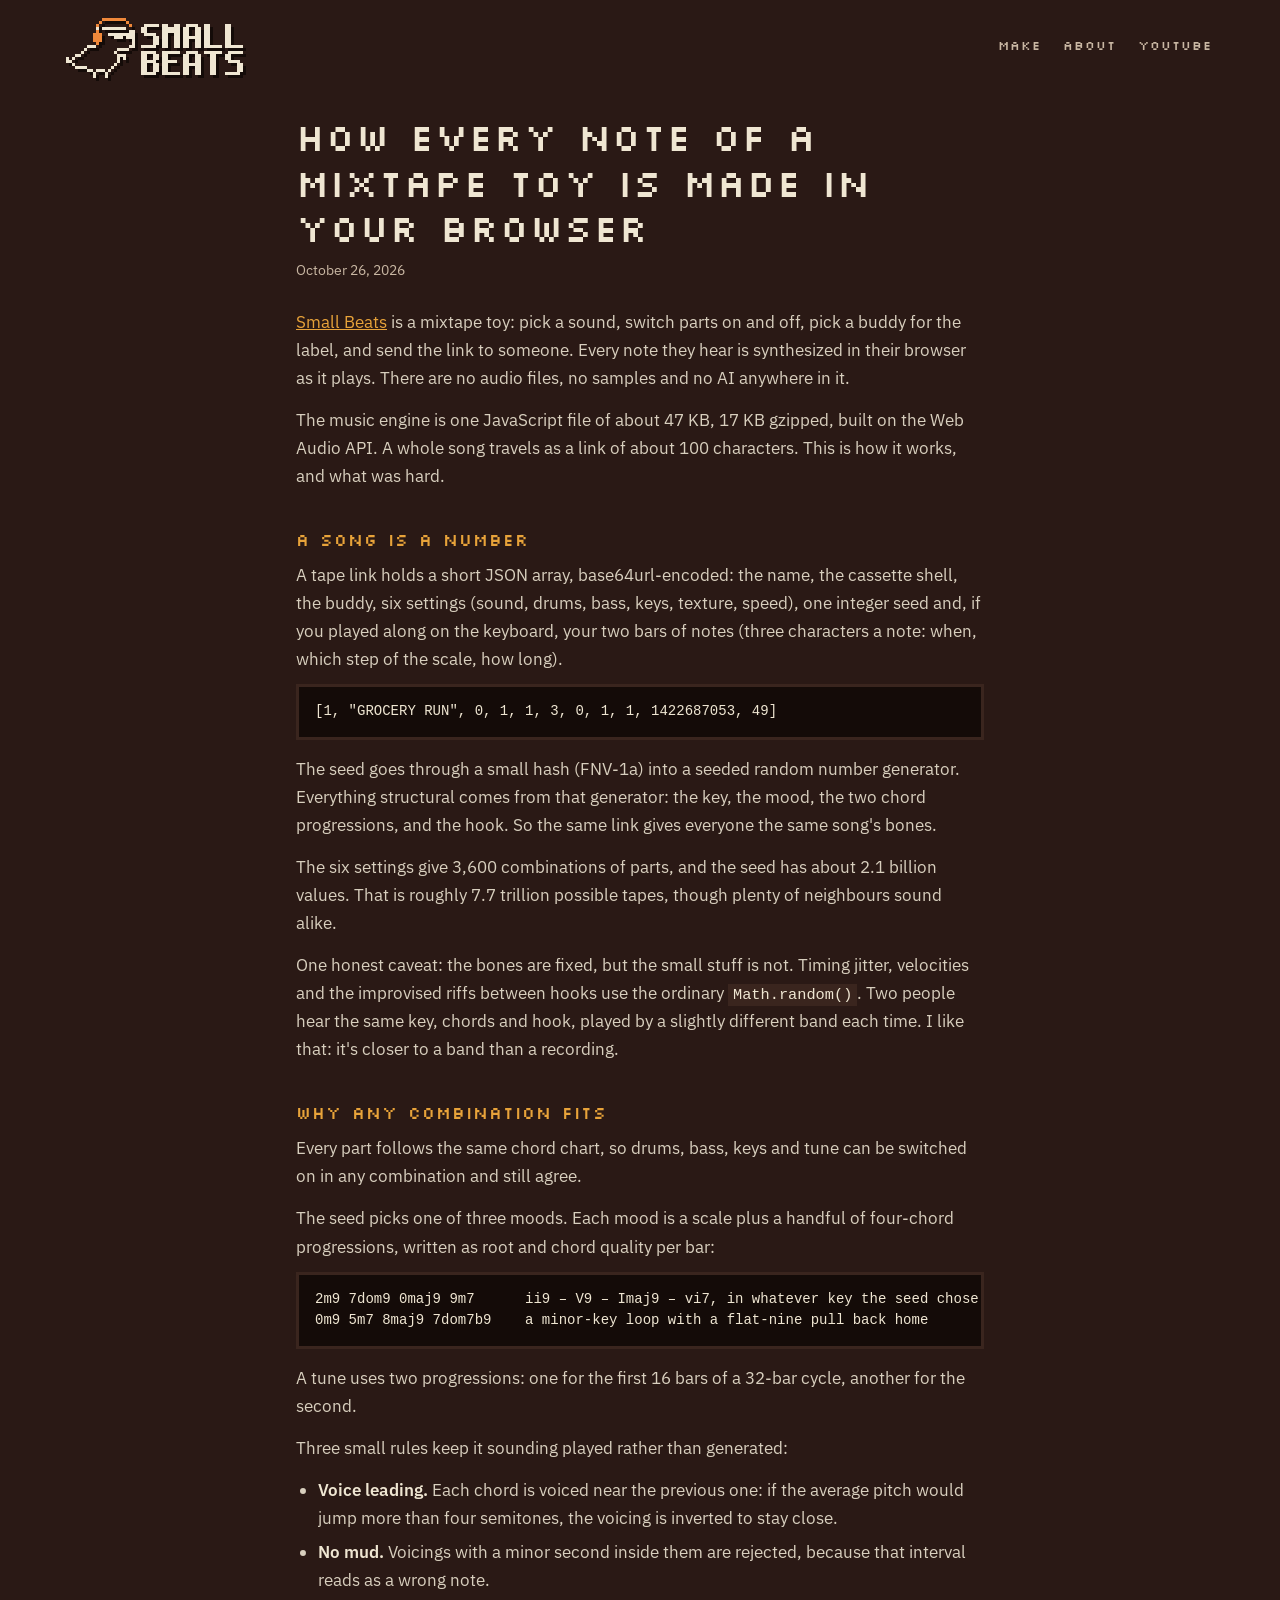
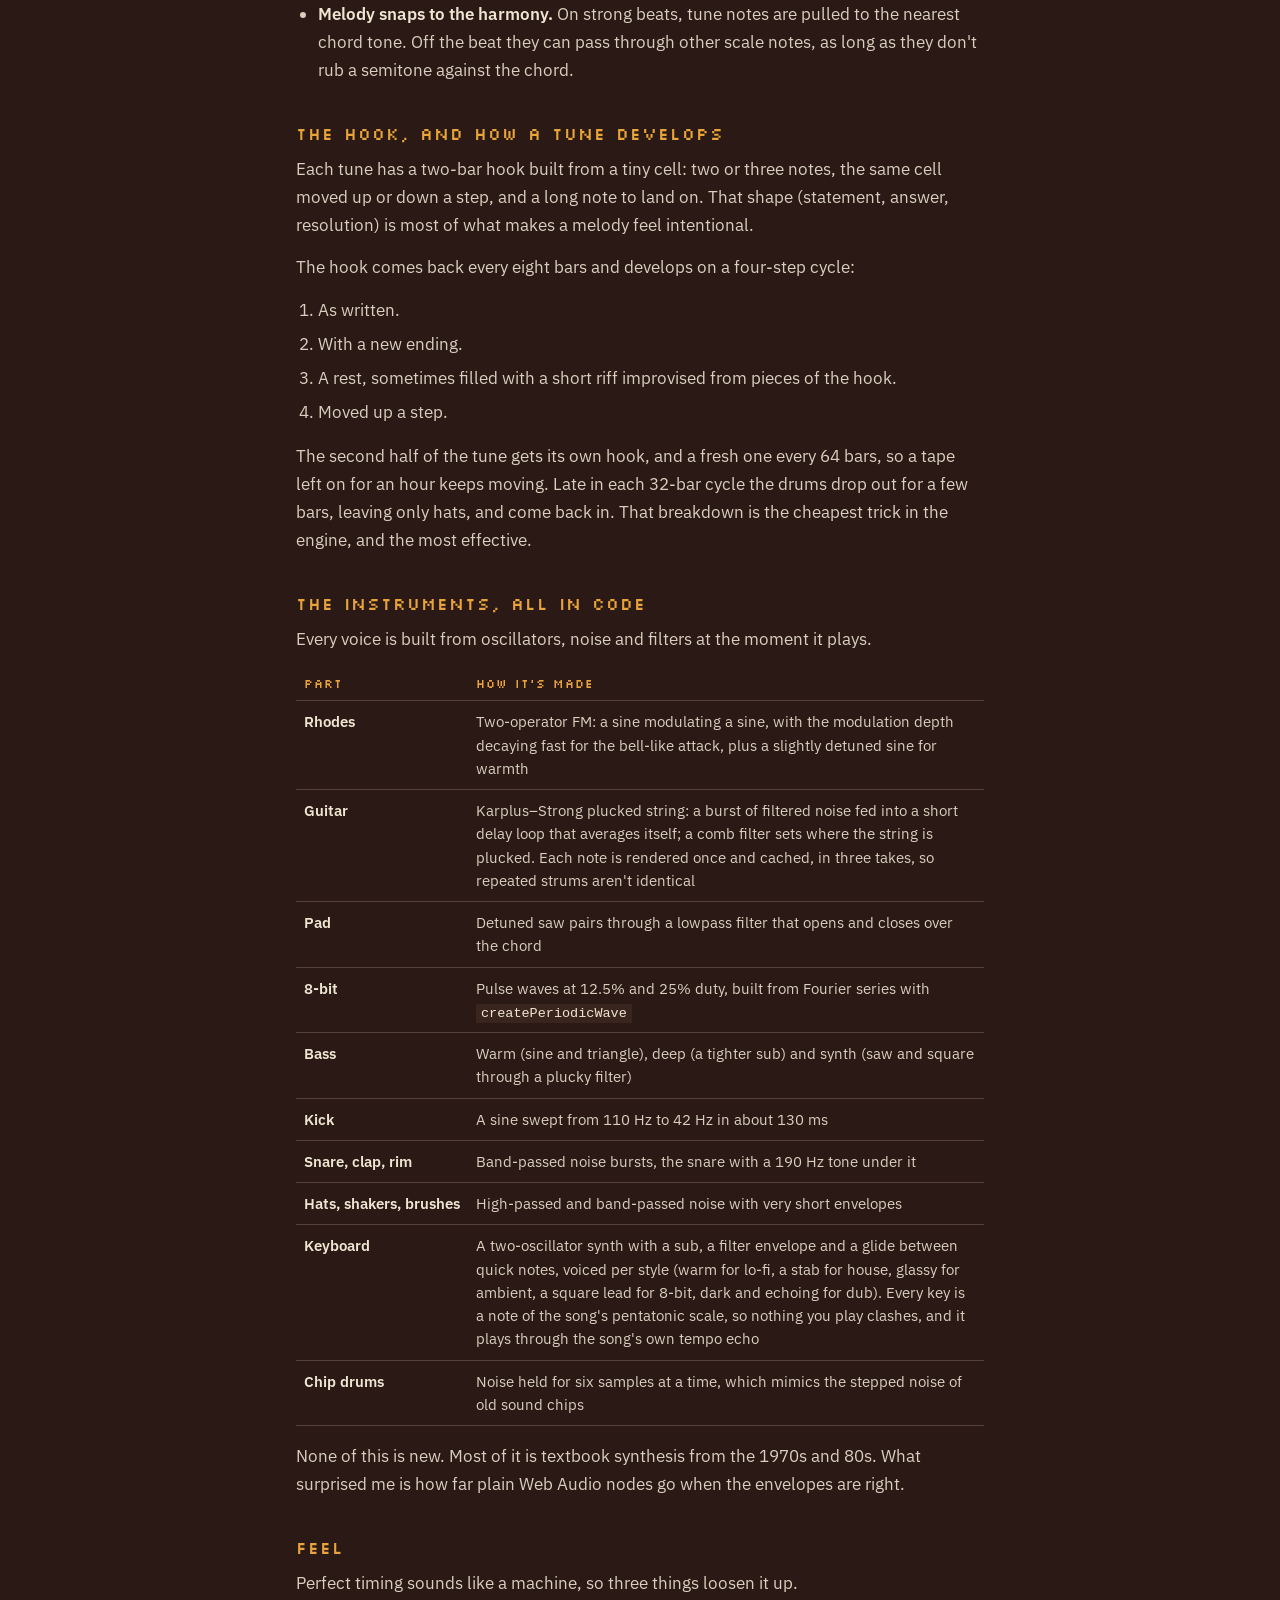
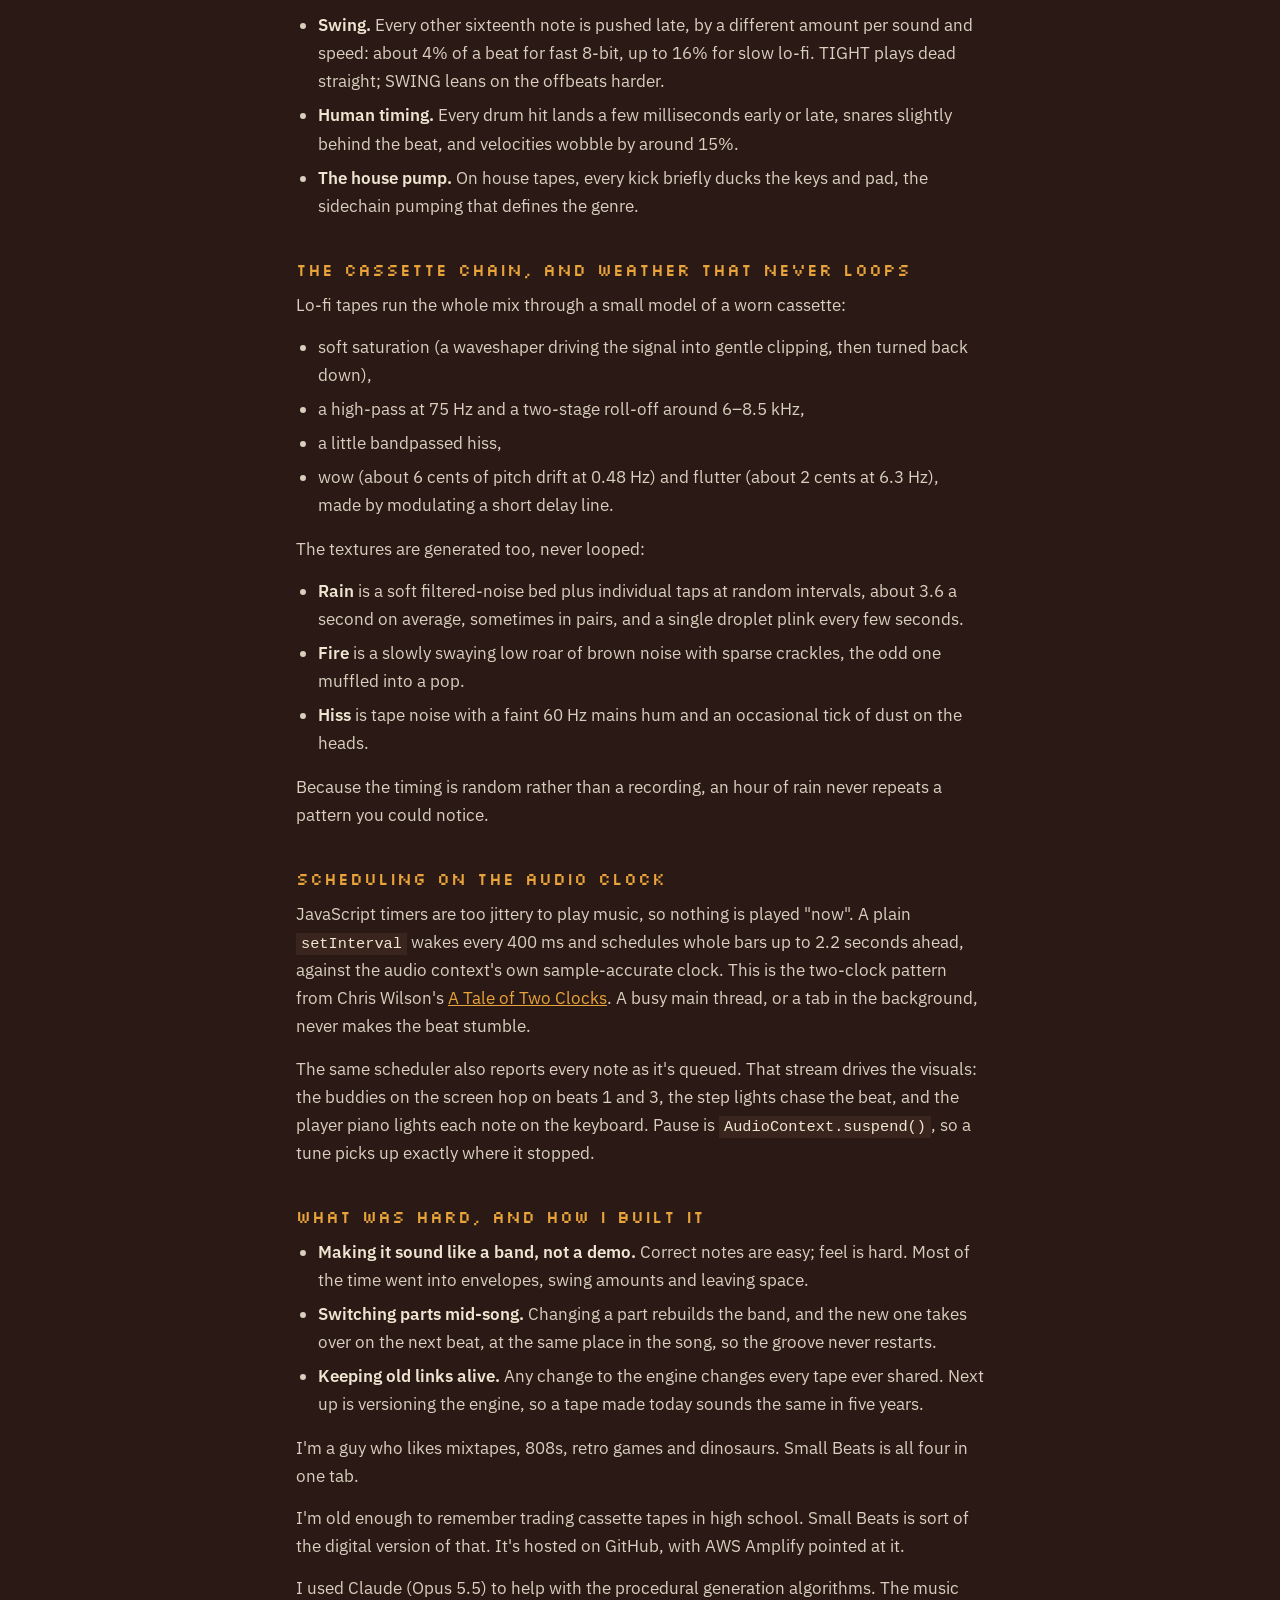
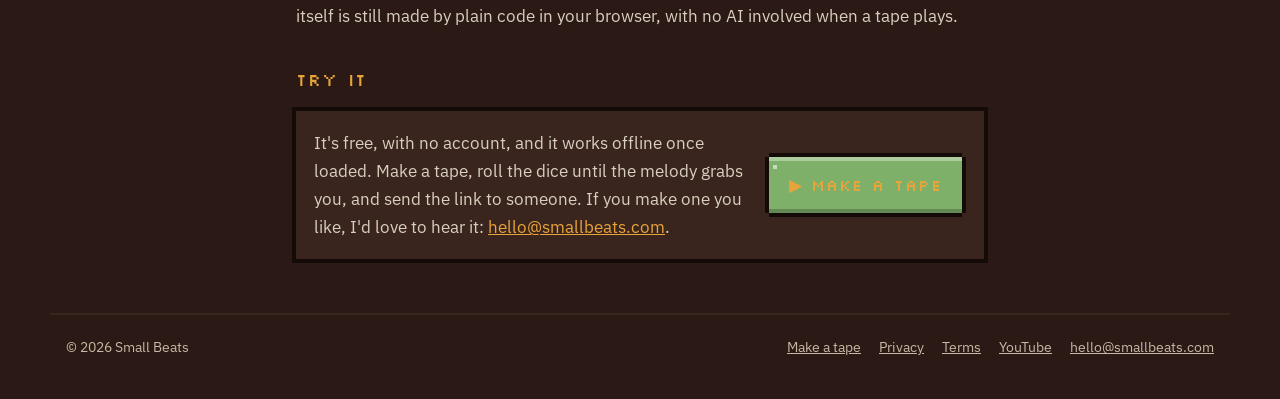
==== commit 142919a0: "lore" ====
--- a/how-it-works/index.html
+++ b/how-it-works/index.html
@@ -146,7 +146,7 @@
   <li><b>Switching parts mid-song.</b> Changing a part rebuilds the band, and the new one takes over on the next beat, at the same place in the song, so the groove never restarts.</li>
   <li><b>Keeping old links alive.</b> Any change to the engine changes every tape ever shared. Next up is versioning the engine, so a tape made today sounds the same in five years.</li>
 </ul>
-<p>I'm retired and took up coding as a hobby. This was a fun project inspired by my two tabby cats, Peaches and Pepper. They didn't help with the coding, but they stayed up late with me.</p>
+<p>I'm a guy who likes mixtapes, 808s, retro games and dinosaurs. Small Beats is all four in one tab.</p>
 <p>I'm old enough to remember trading cassette tapes in high school. Small Beats is sort of the digital version of that. It's hosted on GitHub, with AWS Amplify pointed at it.</p>
 <p>I used Claude (Opus 5.5) to help with the procedural generation algorithms. The music itself is still made by plain code in your browser, with no AI involved when a tape plays.</p>
 
--- a/app.css
+++ b/app.css
@@ -579,3 +579,4 @@
   html:not(.broadcast) .kk-b{height:56%}
   html:not(.broadcast) .kk-w{box-shadow:inset 0 -12px 0 color-mix(in srgb,var(--glow) calc(var(--lv)*70%),#cdbfa2),inset 0 4px 0 #fffaf0;clip-path:polygon(0 0,100% 0,100% calc(100% - 6px),calc(100% - 3px) calc(100% - 6px),calc(100% - 3px) calc(100% - 3px),calc(100% - 6px) calc(100% - 3px),calc(100% - 6px) 100%,6px 100%,6px calc(100% - 3px),3px calc(100% - 3px),3px calc(100% - 6px),0 calc(100% - 6px))}
 }
+.about-cols p + h3{margin-top:22px} /* a second heading in an About column gets room above it */
